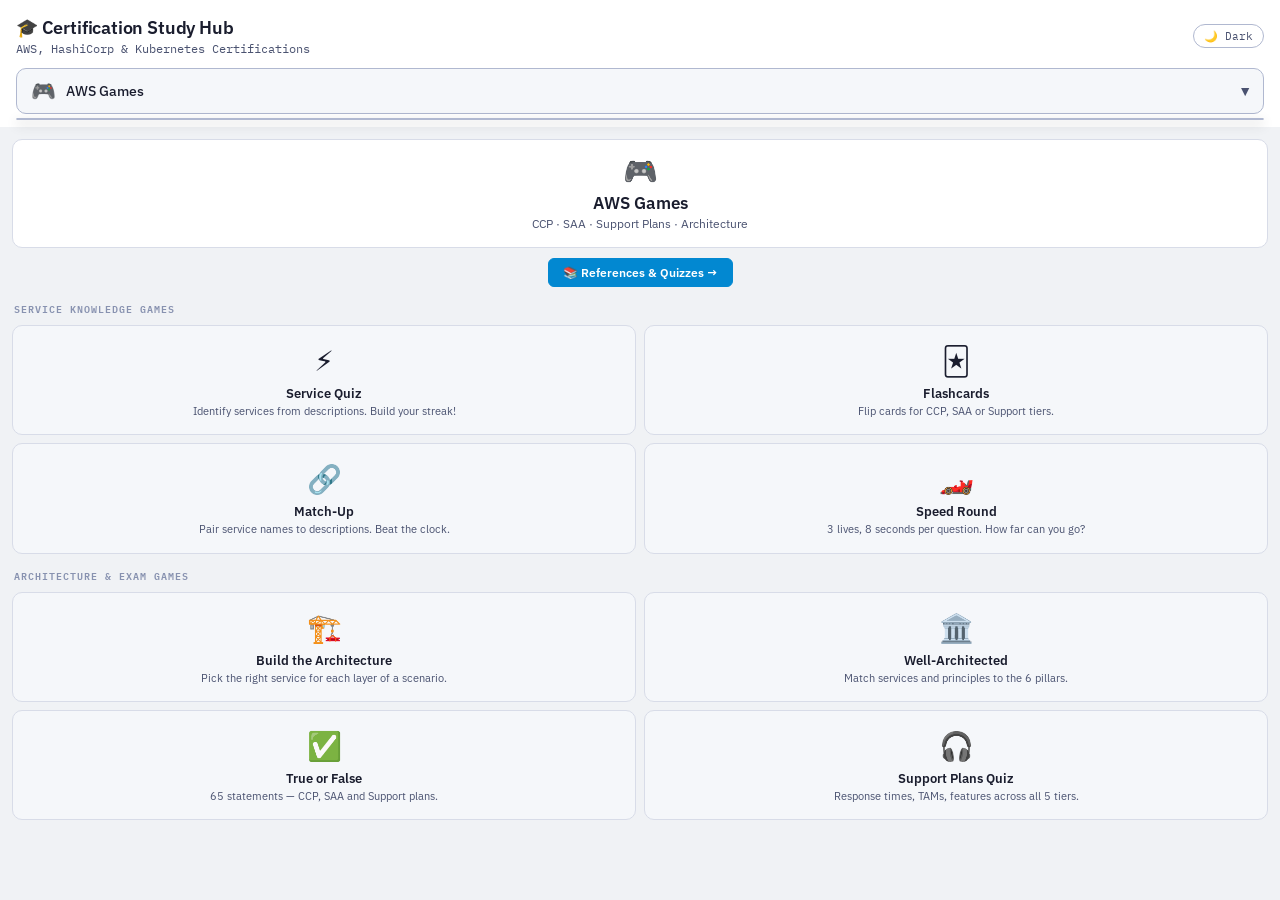
==== index.html @ 07154532 "update order" ====
<!DOCTYPE html>
<html lang="en">
<head>
<meta charset="UTF-8">
<meta name="viewport" content="width=device-width, initial-scale=1.0, maximum-scale=1.0">
<title>Certification Study Hub</title>
<link rel="stylesheet" href="css/styles.css">
</head>
<body class="light">


<div class="app-header">
  <div style="display:flex;justify-content:space-between;align-items:center;margin-bottom:12px">
    <div>
      <div class="app-title">🎓 Certification Study Hub</div>
      <div class="app-subtitle">AWS, HashiCorp & Kubernetes Certifications</div>
    </div>
    <button class="theme-toggle" onclick="toggleTheme()" id="theme-btn">🌙 Dark</button>
  </div>
  <div class="cert-selector">
    <div class="cert-dropdown" id="cert-dropdown" onclick="toggleCertDropdown()">
      <span class="cert-icon" id="selected-cert-icon">🎮</span>
      <span class="cert-name" id="selected-cert-name">AWS Games</span>
      <span class="cert-dropdown-arrow">▼</span>
    </div>
    <div class="cert-options" id="cert-options">
      <div class="cert-option selected" data-cert="game" onclick="selectCert('game')">
        <span class="cert-icon">🎮</span><span class="cert-name">AWS Games</span><span class="cert-badge">AWS</span>
      </div>
      <div class="cert-option" data-cert="ref" onclick="selectCert('ref')">
        <span class="cert-icon">📚</span><span class="cert-name">AWS References</span><span class="cert-badge">AWS</span>
      </div>
      <div class="cert-option" data-cert="ccp" onclick="selectCert('ccp')">
        <span class="cert-icon">☁️</span><span class="cert-name">AWS Cloud Practitioner</span><span class="cert-badge">AWS</span>
      </div>
      <div class="cert-option" data-cert="saa" onclick="selectCert('saa')">
        <span class="cert-icon">🏗️</span><span class="cert-name">AWS Solutions Architect</span><span class="cert-badge">AWS</span>
      </div>
      <div class="cert-option" data-cert="dva" onclick="selectCert('dva')">
        <span class="cert-icon">⚙️</span><span class="cert-name">AWS Developer Associate</span><span class="cert-badge">AWS</span>
      </div>
      <div class="cert-option" data-cert="all" onclick="selectCert('all')">
        <span class="cert-icon">🔀</span><span class="cert-name">AWS Combined Practice</span><span class="cert-badge">AWS</span>
      </div>
      <div class="cert-option" data-cert="terraform" onclick="selectCert('terraform')">
        <span class="cert-icon">🔧</span><span class="cert-name">Terraform Associate</span><span class="cert-badge">HashiCorp</span>
      </div>
      <div class="cert-option" data-cert="ckad" onclick="selectCert('ckad')">
        <span class="cert-icon">☸️</span><span class="cert-name">Kubernetes CKAD</span><span class="cert-badge">CNCF</span>
      </div>
    </div>
  </div>
</div>

<div class="exam-tabs" style="display:none" id="examTabs">
  <div class="exam-tab active-game" data-exam="game" onclick="switchExam('game')">🎮 AWS<br>Games</div>
  <div class="exam-tab" data-exam="ref" onclick="switchExam('ref')">📚 AWS<br>References</div>
  <div class="exam-tab" data-exam="ccp" onclick="switchExam('ccp')">☁️ Cloud<br>Practitioner</div>
  <div class="exam-tab" data-exam="saa" onclick="switchExam('saa')">🏗️ Solutions<br>Architect</div>
  <div class="exam-tab" data-exam="dva" onclick="switchExam('dva')">⚙️ Developer<br>Associate</div>
  <div class="exam-tab" data-exam="terraform" onclick="switchExam('terraform')">🔧 Terraform</div>
  <div class="exam-tab" data-exam="ckad" onclick="switchExam('ckad')">☸️ CKAD</div>
  <div class="exam-tab" data-exam="all" onclick="switchExam('all')">🔀 Combined<br>Practice</div>
</div>

<div class="nav" id="mainNav" style="display:none">
  <button class="nav-btn" data-nav="home" onclick="showScreen('home')">Dashboard</button>
  <button class="nav-btn" data-nav="bank" onclick="showScreen('bank')">Questions</button>
  <button class="nav-btn" data-nav="exam-config" onclick="showScreen('exam-config')">Take Exam</button>
  <button class="nav-btn" data-nav="failed" onclick="showScreen('failed')">Failed</button>
  <button class="nav-btn" data-nav="history" onclick="showScreen('history')">History</button>
</div>

<!-- HOME -->
<div id="screen-home" class="screen">
  <div class="stat-grid" id="stats-grid"></div>
  <div class="card">
    <div class="section-title">Quick start</div>
    <div class="btn-row">
      <button class="btn btn-ccp" id="quick-btn" onclick="startQuickExam()">Quick 10-Q Exam</button>
      <button class="btn btn-ghost" onclick="startFailedExam()">Practice Failed</button>
    </div>
  </div>
  <div class="card">
    <div class="section-title">Recent exams</div>
    <div id="recent-list"></div>
  </div>
  <div class="card">
    <div class="section-title">Domain coverage</div>
    <div id="domain-coverage"></div>
  </div>
</div>

<!-- BANK -->
<div id="screen-bank" class="screen">
  <div class="filter-row">
    <select id="filter-domain" onchange="renderBank()" style="flex:1;min-width:130px"></select>
    <select id="filter-status" onchange="renderBank()">
      <option value="">All</option>
      <option value="failed">Failed</option>
      <option value="passed">Passed</option>
      <option value="unseen">New</option>
    </select>
  </div>
  <div style="font-size:12px;color:var(--text3);margin-bottom:10px" id="bank-count"></div>
  <div class="card" style="padding:0;overflow:hidden">
    <div id="bank-list"></div>
  </div>
</div>

<!-- QUESTION DETAIL -->
<div id="screen-question" class="screen">
  <button class="btn btn-ghost" style="margin-bottom:12px;width:100%" onclick="goBack()">← Back</button>
  <div id="question-detail"></div>
</div>

<!-- EXAM CONFIG -->
<div id="screen-exam-config" class="screen">
  <div class="card">
    <div class="section-title">Configure exam</div>
    <div class="config-label">Number of questions</div>
    <input type="number" id="exam-count" value="20" min="5" max="200" style="width:100%">
    <div class="config-label">Domain</div>
    <select id="exam-domain" style="width:100%"></select>
    <div class="config-label">Question pool</div>
    <select id="exam-pool" style="width:100%">
      <option value="all">All questions</option>
      <option value="failed">Failed only</option>
      <option value="unseen">Unseen only</option>
    </select>
    <div style="margin-top:16px" class="btn-row">
      <button class="btn btn-ccp" id="start-exam-btn" onclick="startExam()" style="flex:1">Start Exam</button>
      <button class="btn btn-ghost" onclick="showScreen('home')">Cancel</button>
    </div>
  </div>
</div>

<!-- EXAM -->
<div id="screen-exam" class="screen">
  <div style="display:flex;justify-content:space-between;align-items:center;margin-bottom:6px">
    <div style="font-size:12px;color:var(--text2);font-family:'IBM Plex Mono',monospace" id="exam-progress-lbl"></div>
    <div style="font-size:12px;font-weight:600;font-family:'IBM Plex Mono',monospace" id="exam-score-lbl"></div>
  </div>
  <div class="progress-bar"><div class="progress-fill fill-ccp" id="exam-progress-bar"></div></div>
  <div id="exam-question-area"></div>
  <div style="margin-top:10px" id="exam-controls"></div>
</div>

<!-- RESULTS -->
<div id="screen-results" class="screen">
  <div id="results-area"></div>
</div>

<!-- FAILED -->
<div id="screen-failed" class="screen">
  <div style="display:flex;justify-content:space-between;align-items:center;margin-bottom:12px;flex-wrap:wrap;gap:8px">
    <div>
      <div style="font-size:15px;font-weight:600">Failed Questions</div>
      <div style="font-size:12px;color:var(--text2)" id="failed-subtitle"></div>
    </div>
    <button class="btn btn-ccp" id="practice-failed-btn" onclick="startFailedExam()">Practice These</button>
  </div>
  <div id="failed-list"></div>
</div>

<!-- HISTORY -->
<div id="screen-history" class="screen">
  <div style="font-size:15px;font-weight:600;margin-bottom:12px">Exam History</div>
  <div id="history-list"></div>
</div>

<!-- GAME -->
<div id="screen-game" class="screen active">
  <div id="game-area"></div>
</div>

<!-- 1. Question data (no dependencies) -->
<script src="js/data/ccp-questions.js"></script>
<script src="js/data/saa-questions.js"></script>
<script src="js/data/dva-questions.js"></script>
<script src="js/data/terraform-questions.js"></script>
<script src="js/data/ckad-questions.js"></script>

<!-- 2. Functions (define everything, run nothing) -->
<script src="js/core/exam-engine.js"></script>
<script src="js/core/games.js"></script>

<!-- 3. App config + boot (loaded LAST) -->
<script src="js/core/app.js"></script>

</body>
</html>
---- css/styles.css ----
@import url('https://fonts.googleapis.com/css2?family=IBM+Plex+Mono:wght@400;500&family=IBM+Plex+Sans:wght@400;500;600&display=swap');

/* ── COLOR VARIABLES ── */
:root {
  --bg:#0f1117;--surface:#181c27;--surface2:#1e2335;--surface3:#252b40;
  --border:#2a3050;--border2:#3a4470;
  --text:#e8eaf6;--text2:#8892b0;--text3:#4a5580;
  --ccp:#ff9900;--ccp-dim:#3d2700;--ccp-mid:#7a4800;
  --saa:#00bcd4;--saa-dim:#002a30;--saa-mid:#00606e;
  --dva:#7c4dff;--dva-dim:#1a0a40;--dva-mid:#4a2ab0;
  --terraform:#7B42BC;--terraform-dim:#1a0a2a;--terraform-mid:#5a3290;
  --ckad:#326CE5;--ckad-dim:#071540;--ckad-mid:#1a3d9e;
  --all:#4caf50;--all-dim:#0a2010;--all-mid:#266028;
  --game:#e91e8c;--game-dim:#2a0518;--game-mid:#8a1055;
  --ref:#0288d1;--ref-dim:#001a2a;--ref-mid:#015f8a;
  --pass:#4caf50;--pass-dim:#0a2010;
  --fail:#f44336;--fail-dim:#2a0a08;
  --radius:10px;--radius-sm:6px;
  font-size:16px;
}

body.light {
  --bg:#f0f2f5;--surface:#ffffff;--surface2:#f5f7fa;--surface3:#eaecf0;
  --border:#d8dce8;--border2:#b0b8d0;
  --text:#1a1d2e;--text2:#4a5270;--text3:#8892b0;
  --ccp-dim:#fff3e0;--ccp-mid:#e65c00;
  --saa-dim:#e0f7fa;--saa-mid:#006080;
  --dva-dim:#ede7f6;--dva-mid:#4527a0;
  --terraform-dim:#f3e5f5;--terraform-mid:#4a148c;
  --ckad-dim:#e8eeff;--ckad-mid:#1a3d9e;
  --all-dim:#e8f5e9;--all-mid:#1b5e20;
  --game-dim:#fce4ec;--game-mid:#880e4f;
  --ref-dim:#e1f5fe;--ref-mid:#0277bd;
  --pass-dim:#e8f5e9;
  --fail-dim:#ffebee;
}

/* ── BASE STYLES ── */
* {
  box-sizing:border-box;
  margin:0;
  padding:0;
  -webkit-tap-highlight-color:transparent;
}

body {
  font-family:'IBM Plex Sans',system-ui,sans-serif;
  background:var(--bg);
  color:var(--text);
  min-height:100vh;
  overscroll-behavior:none;
}

h1,h2,h3 {
  font-weight:600;
}

/* ── THEME TOGGLE ── */
.theme-toggle {
  background:none;
  border:1px solid var(--border2);
  border-radius:20px;
  padding:4px 10px;
  font-size:11px;
  color:var(--text2);
  cursor:pointer;
  font-family:'IBM Plex Mono',monospace;
  display:flex;
  align-items:center;
  gap:5px;
  transition:all .2s;
}
.theme-toggle:active {
  transform:scale(.95);
}

/* ── CERTIFICATION DROPDOWN ── */
.cert-selector {
  position:relative;
  margin-bottom:12px;
}

.cert-dropdown {
  width:100%;
  padding:12px 36px 12px 14px;
  background:var(--surface2);
  border:1px solid var(--border2);
  border-radius:var(--radius);
  color:var(--text);
  font-size:14px;
  font-weight:500;
  cursor:pointer;
  display:flex;
  align-items:center;
  gap:10px;
  transition:all .2s;
  font-family:'IBM Plex Sans',sans-serif;
}

.cert-dropdown:hover {
  border-color:var(--border2);
  background:var(--surface3);
}

.cert-dropdown-arrow {
  position:absolute;
  right:12px;
  top:50%;
  transform:translateY(-50%);
  pointer-events:none;
  color:var(--text2);
  transition:transform .2s;
}

.cert-dropdown.open .cert-dropdown-arrow {
  transform:translateY(-50%) rotate(180deg);
}

.cert-options {
  position:absolute;
  top:calc(100% + 4px);
  left:0;
  right:0;
  background:var(--surface);
  border:1px solid var(--border2);
  border-radius:var(--radius);
  box-shadow:0 4px 12px rgba(0,0,0,.3);
  z-index:1000;
  max-height:0;
  overflow:hidden;
  transition:max-height .3s;
}

.cert-options.open {
  max-height:400px;
  overflow-y:auto;
}

.cert-option {
  padding:12px 14px;
  cursor:pointer;
  transition:all .15s;
  display:flex;
  align-items:center;
  gap:10px;
  border-bottom:1px solid var(--border);
}

.cert-option:last-child {
  border-bottom:none;
}

.cert-option:hover {
  background:var(--surface2);
}

.cert-option.selected {
  background:var(--surface3);
  font-weight:600;
}

.cert-icon {
  font-size:20px;
  line-height:1;
}

.cert-name {
  flex:1;
  font-size:14px;
}

.cert-badge {
  font-size:10px;
  padding:2px 6px;
  border-radius:4px;
  background:var(--surface3);
  color:var(--text2);
  font-family:'IBM Plex Mono',monospace;
}

/* ── EXAM TABS ── */
.exam-tabs {
  display:flex;
  border-bottom:1px solid var(--border);
  overflow-x:auto;
  scrollbar-width:none;
  background:var(--surface);
  position:sticky;
  top:0;
  z-index:100;
}

.exam-tabs::-webkit-scrollbar {
  display:none;
}

.exam-tab {
  flex:1;
  min-width:72px;
  padding:12px 8px 10px;
  font-size:12px;
  font-weight:500;
  text-align:center;
  cursor:pointer;
  border-bottom:2px solid transparent;
  color:var(--text2);
  transition:all .2s;
  white-space:nowrap;
  letter-spacing:.02em;
  font-family:'IBM Plex Mono',monospace;
}

.exam-tab.active-ccp {color:var(--ccp);border-color:var(--ccp)}
.exam-tab.active-saa {color:var(--saa);border-color:var(--saa)}
.exam-tab.active-dva {color:var(--dva);border-color:var(--dva)}
.exam-tab.active-terraform {color:var(--terraform);border-color:var(--terraform)}
.exam-tab.active-ckad {color:var(--ckad);border-color:var(--ckad)}
.exam-tab.active-all {color:var(--all);border-color:var(--all)}
.exam-tab.active-game {color:var(--game);border-color:var(--game)}
.exam-tab.active-ref {color:var(--ref);border-color:var(--ref)}

/* ── APP HEADER ── */
.app-header {
  padding:16px 16px 1px;
  background:var(--surface);
}

.app-title {
  font-size:18px;
  font-weight:600;
  letter-spacing:-.01em;
}

.app-subtitle {
  font-size:12px;
  color:var(--text2);
  margin-top:2px;
  font-family:'IBM Plex Mono',monospace;
}

/* ── NAV ── */
.nav {
  display:flex;
  gap:4px;
  padding:10px 12px;
  background:var(--surface2);
  border-bottom:1px solid var(--border);
  overflow-x:auto;
  scrollbar-width:none;
}

.nav::-webkit-scrollbar {
  display:none;
}

.nav-btn {
  padding:6px 12px;
  border:1px solid var(--border2);
  border-radius:var(--radius-sm);
  background:transparent;
  cursor:pointer;
  font-size:12px;
  color:var(--text2);
  white-space:nowrap;
  transition:all .15s;
  font-family:'IBM Plex Sans',sans-serif;
}

.nav-btn:active {
  transform:scale(.96);
}

.nav-btn.active {
  color:var(--text);
  border-color:currentColor;
  background:var(--surface3);
}

.nav-btn.active.ccp {color:var(--ccp)}
.nav-btn.active.saa {color:var(--saa)}
.nav-btn.active.dva {color:var(--dva)}
.nav-btn.active.terraform {color:var(--terraform)}
.nav-btn.active.ckad {color:var(--ckad)}
.nav-btn.active.all {color:var(--all)}
.nav-btn.active.game {color:var(--game)}

/* ── CONTENT ── */
.content {
  padding:0;
}

.screen {
  display:none;
  padding:12px;
}

.screen.active {
  display:block;
}

/* ── CARDS ── */
.card {
  background:var(--surface);
  border:1px solid var(--border);
  border-radius:var(--radius);
  padding:14px;
  margin-bottom:10px;
}

/* ── BADGES ── */
.badge {
  display:inline-block;
  font-size:10px;
  padding:2px 7px;
  border-radius:4px;
  font-weight:500;
  font-family:'IBM Plex Mono',monospace;
  letter-spacing:.03em;
}

.b-ccp {background:var(--ccp-dim);color:var(--ccp);border:1px solid var(--ccp-mid)}
.b-saa {background:var(--saa-dim);color:var(--saa);border:1px solid var(--saa-mid)}
.b-dva {background:var(--dva-dim);color:var(--dva);border:1px solid var(--dva-mid)}
.b-terraform {background:var(--terraform-dim);color:var(--terraform);border:1px solid var(--terraform-mid)}
.b-ckad {background:var(--ckad-dim);color:var(--ckad);border:1px solid var(--ckad-mid)}
.b-all {background:var(--all-dim);color:var(--all);border:1px solid var(--all-mid)}
.b-game {background:var(--game-dim);color:var(--game);border:1px solid var(--game-mid)}
.b-pass {background:var(--pass-dim);color:var(--pass)}
.b-fail {background:var(--fail-dim);color:var(--fail)}
.b-neutral {background:var(--surface3);color:var(--text2)}

/* ── QUESTION CARD ── */
.q-card {
  background:var(--surface);
  border:1px solid var(--border);
  border-radius:var(--radius);
  padding:16px;
  margin-bottom:10px;
}

.q-text {
  font-size:15px;
  font-weight:500;
  line-height:1.5;
  margin-bottom:12px;
}

.option {
  display:block;
  width:100%;
  padding:12px 14px;
  border:1px solid var(--border);
  border-radius:var(--radius-sm);
  cursor:pointer;
  margin-bottom:8px;
  font-size:14px;
  line-height:1.4;
  transition:all .15s;
  background:var(--surface2);
  color:var(--text);
  text-align:left;
  -webkit-user-select:none;
  user-select:none;
  display:flex;
  align-items:center;
  gap:8px;
}

.option-letter {
  font-weight:600;
  min-width:18px;
  font-family:'IBM Plex Mono',monospace;
  font-size:13px;
}

.option:active:not(.disabled) {
  transform:scale(.99);
}

.option.correct {
  border-color:var(--pass);
  background:var(--pass-dim);
  color:#4caf50;
}

.option.wrong {
  border-color:var(--fail);
  background:var(--fail-dim);
  color:#f44336;
}

.option.disabled {
  cursor:default;
}

.explanation {
  background:var(--surface2);
  border-left:3px solid var(--all);
  padding:10px 12px;
  border-radius:var(--radius-sm);
  font-size:13px;
  line-height:1.5;
  color:var(--text2);
}

/* ── BUTTONS ── */
.btn {
  padding:10px 18px;
  border:1px solid var(--border2);
  border-radius:var(--radius-sm);
  background:transparent;
  cursor:pointer;
  font-size:14px;
  color:var(--text2);
  transition:all .15s;
  font-family:'IBM Plex Sans',sans-serif;
  -webkit-user-select:none;
  user-select:none;
}

.btn:active {
  transform:scale(.97);
}

.btn-ccp {background:var(--ccp);color:#000;border-color:var(--ccp);font-weight:600}
.btn-saa {background:var(--saa);color:#000;border-color:var(--saa);font-weight:600}
.btn-dva {background:var(--dva);color:#fff;border-color:var(--dva);font-weight:600}
.btn-terraform {background:var(--terraform);color:#fff;border-color:var(--terraform);font-weight:600}
.btn-ckad {background:var(--ckad);color:#fff;border-color:var(--ckad);font-weight:600}
.btn-all {background:var(--all);color:#000;border-color:var(--all);font-weight:600}
.btn-game {background:var(--game);color:#fff;border-color:var(--game);font-weight:600}
.btn-ref {background:var(--ref);color:#fff;border-color:var(--ref);font-weight:600}
.btn-ghost {background:var(--surface2)}
.btn-ghost:active {background:var(--surface3)}
.btn-row {display:flex;gap:8px;flex-wrap:wrap}

/* ── PROGRESS BAR ── */
.progress-bar {
  height:4px;
  background:var(--surface3);
  border-radius:2px;
  overflow:hidden;
  margin-bottom:12px;
}

.progress-fill {
  height:100%;
  transition:width .3s;
}

.fill-ccp {background:var(--ccp)}
.fill-saa {background:var(--saa)}
.fill-dva {background:var(--dva)}
.fill-terraform {background:var(--terraform)}
.fill-ckad {background:var(--ckad)}
.fill-all {background:var(--all)}
.fill-game {background:var(--game)}
.fill-ref {background:var(--ref)}

/* ── STATS GRID ── */
.stat-grid {
  display:grid;
  grid-template-columns:repeat(2,1fr);
  gap:8px;
  margin-bottom:12px;
}

.stat {
  background:var(--surface2);
  border:1px solid var(--border);
  border-radius:var(--radius-sm);
  padding:12px;
  text-align:center;
}

.stat-val {
  font-size:24px;
  font-weight:600;
  font-family:'IBM Plex Mono',monospace;
}

.stat-lbl {
  font-size:11px;
  color:var(--text2);
  margin-top:3px;
  letter-spacing:.04em;
  text-transform:uppercase;
}

/* ── FILTERS ── */
.filter-row {
  display:flex;
  gap:8px;
  flex-wrap:wrap;
  margin-bottom:12px;
  align-items:center;
}

select, input[type=number] {
  padding:8px 10px;
  border:1px solid var(--border2);
  border-radius:var(--radius-sm);
  background:var(--surface2);
  font-size:13px;
  color:var(--text);
  font-family:'IBM Plex Sans',sans-serif;
  -webkit-appearance:none;
  appearance:none;
}

select {
  padding-right:28px;
  background-image:url("data:image/svg+xml,%3Csvg xmlns='http://www.w3.org/2000/svg' width='12' height='8' viewBox='0 0 12 8'%3E%3Cpath d='M1 1l5 5 5-5' stroke='%238892b0' stroke-width='1.5' fill='none' stroke-linecap='round'/%3E%3C/svg%3E");
  background-repeat:no-repeat;
  background-position:right 8px center;
}

/* ── LIST ITEMS ── */
.q-list-item {
  display:flex;
  align-items:flex-start;
  gap:10px;
  padding:12px;
  border-bottom:1px solid var(--border);
  cursor:pointer;
  -webkit-user-select:none;
  user-select:none;
}

.q-list-item:active {
  background:var(--surface3);
}

.q-list-item:last-child {
  border-bottom:none;
}

.q-list-text {
  font-size:13px;
  font-weight:500;
  margin-bottom:5px;
  line-height:1.4;
  color:var(--text);
}

/* ── SECTION TITLE ── */
.section-title {
  font-size:10px;
  font-weight:600;
  letter-spacing:.1em;
  text-transform:uppercase;
  color:var(--text3);
  margin-bottom:8px;
  font-family:'IBM Plex Mono',monospace;
}

/* ── DOMAIN BAR ── */
.domain-row {
  margin-bottom:12px;
}

.domain-top {
  display:flex;
  justify-content:space-between;
  font-size:12px;
  margin-bottom:5px;
}

.domain-name {
  color:var(--text2);
}

.domain-stat {
  color:var(--text3);
}

/* ── RESULT CARD ── */
.result-row {
  display:flex;
  justify-content:space-between;
  align-items:center;
  padding:9px 0;
  border-bottom:1px solid var(--border);
  font-size:13px;
}

.result-row:last-child {
  border-bottom:none;
}

/* ── SCORE BIG ── */
.score-big {
  text-align:center;
  padding:24px 0 16px;
}

.score-num {
  font-size:52px;
  font-weight:600;
  font-family:'IBM Plex Mono',monospace;
  line-height:1;
}

.score-label {
  font-size:13px;
  color:var(--text2);
  margin-top:6px;
}

.score-pill {
  display:inline-block;
  padding:4px 16px;
  border-radius:20px;
  font-size:13px;
  font-weight:600;
  margin-top:10px;
  font-family:'IBM Plex Mono',monospace;
}

/* ── EMPTY STATE ── */
.empty {
  text-align:center;
  padding:40px 20px;
  color:var(--text3);
  font-size:13px;
  line-height:1.7;
}

.empty-icon {
  font-size:32px;
  margin-bottom:10px;
  opacity:.5;
}

/* ── FAIL COUNT ── */
.fail-count {
  font-size:11px;
  font-weight:600;
  color:var(--fail);
  background:var(--fail-dim);
  padding:2px 8px;
  border-radius:4px;
  font-family:'IBM Plex Mono',monospace;
  white-space:nowrap;
}

/* ── EXAM CONFIG ── */
.config-label {
  font-size:12px;
  color:var(--text2);
  margin-bottom:5px;
  margin-top:14px;
  letter-spacing:.03em;
}

.config-label:first-child {
  margin-top:0;
}

/* ── GAME UI ── */
.game-card {
  background:var(--surface);
  border:1px solid var(--border);
  border-radius:var(--radius);
  padding:20px;
  margin-bottom:10px;
  text-align:center;
}

.game-icon {
  font-size:48px;
  margin-bottom:8px;
  line-height:1;
}

.game-service-name {
  font-size:22px;
  font-weight:600;
  margin-bottom:6px;
}

.game-score-row {
  display:flex;
  gap:8px;
  justify-content:center;
  flex-wrap:wrap;
  margin-bottom:14px;
}

.game-score-pill {
  padding:4px 14px;
  border-radius:20px;
  font-size:12px;
  font-weight:600;
  font-family:'IBM Plex Mono',monospace;
}

.game-opt {
  display:block;
  width:100%;
  padding:12px 14px;
  border:1px solid var(--border);
  border-radius:var(--radius-sm);
  cursor:pointer;
  margin-bottom:8px;
  font-size:14px;
  line-height:1.4;
  transition:all .15s;
  background:var(--surface2);
  color:var(--text);
  text-align:left;
  -webkit-user-select:none;
  user-select:none;
}

.game-opt:active:not(.gd) {
  transform:scale(.99);
}

.game-opt.g-correct {
  border-color:var(--pass);
  background:var(--pass-dim);
  color:#4caf50;
}

.game-opt.g-wrong {
  border-color:var(--fail);
  background:var(--fail-dim);
  color:#f44336;
}

.game-opt.gd {
  cursor:default;
}

.game-streak {
  font-size:13px;
  color:var(--text2);
  margin-top:6px;
}

.game-mode-btn {
  display:flex;
  flex-direction:column;
  align-items:center;
  padding:16px 10px;
  border:1px solid var(--border);
  border-radius:var(--radius);
  cursor:pointer;
  background:var(--surface2);
  transition:all .15s;
  -webkit-user-select:none;
  user-select:none;
}

.game-mode-btn:active {
  transform:scale(.97);
}

.game-mode-btn .gm-icon {
  font-size:28px;
  margin-bottom:6px;
}

.game-mode-btn .gm-name {
  font-size:13px;
  font-weight:600;
  margin-bottom:2px;
}

.game-mode-btn .gm-desc {
  font-size:11px;
  color:var(--text2);
  text-align:center;
  line-height:1.3;
}

/* ── FLIP CARDS ── */
.flip-card {
  perspective:600px;
  cursor:pointer;
  margin-bottom:10px;
}

.flip-inner {
  position:relative;
  width:100%;
  transition:transform .45s;
  transform-style:preserve-3d;
}

.flip-card.flipped .flip-inner {
  transform:rotateY(180deg);
}

.flip-front, .flip-back {
  backface-visibility:hidden;
  -webkit-backface-visibility:hidden;
  background:var(--surface);
  border:1px solid var(--border);
  border-radius:var(--radius);
  padding:24px 18px;
  min-height:130px;
  display:flex;
  align-items:center;
  justify-content:center;
  flex-direction:column;
}

.flip-back {
  position:absolute;
  top:0;
  left:0;
  width:100%;
  transform:rotateY(180deg);
  background:var(--surface2);
}

.flip-hint {
  font-size:11px;
  color:var(--text3);
  margin-top:10px;
  font-family:'IBM Plex Mono',monospace;
}

/* ── MATCH GAME ── */
.match-grid {
  display:grid;
  grid-template-columns:1fr 1fr;
  gap:8px;
}

.match-tile {
  padding:10px 8px;
  border:1px solid var(--border2);
  border-radius:var(--radius-sm);
  cursor:pointer;
  font-size:12px;
  text-align:center;
  line-height:1.35;
  transition:all .15s;
  background:var(--surface2);
  color:var(--text);
  min-height:54px;
  display:flex;
  align-items:center;
  justify-content:center;
  -webkit-user-select:none;
  user-select:none;
}

.match-tile:active:not(.matched):not(.mt-wrong) {
  transform:scale(.97);
}

.match-tile.mt-sel {
  border-color:var(--game);
  background:var(--game-dim);
  color:var(--game);
}

.match-tile.matched {
  border-color:var(--pass);
  background:var(--pass-dim);
  color:var(--pass);
  opacity:.6;
  cursor:default;
}

.match-tile.mt-wrong {
  border-color:var(--fail);
  background:var(--fail-dim);
  animation:shake .3s;
}

@keyframes shake {
  0%, 100% {transform:translateX(0)}
  25% {transform:translateX(-5px)}
  75% {transform:translateX(5px)}
}

/* ── TAG ROW ── */
.chevron {
  color:var(--text3);
  font-size:16px;
  padding-left:6px;
  flex-shrink:0;
  padding-top:1px;
}

.tag-row {
  display:flex;
  gap:4px;
  flex-wrap:wrap;
  margin-top:5px;
}

/* ── MOBILE RESPONSIVE ── */
@media(max-width:400px) {
  .app-title {
    font-size:16px;
  }
  .stat-val {
    font-size:20px;
  }
  .q-text {
    font-size:14px;
  }
  .option {
    font-size:13px;
    padding:10px;
  }
}
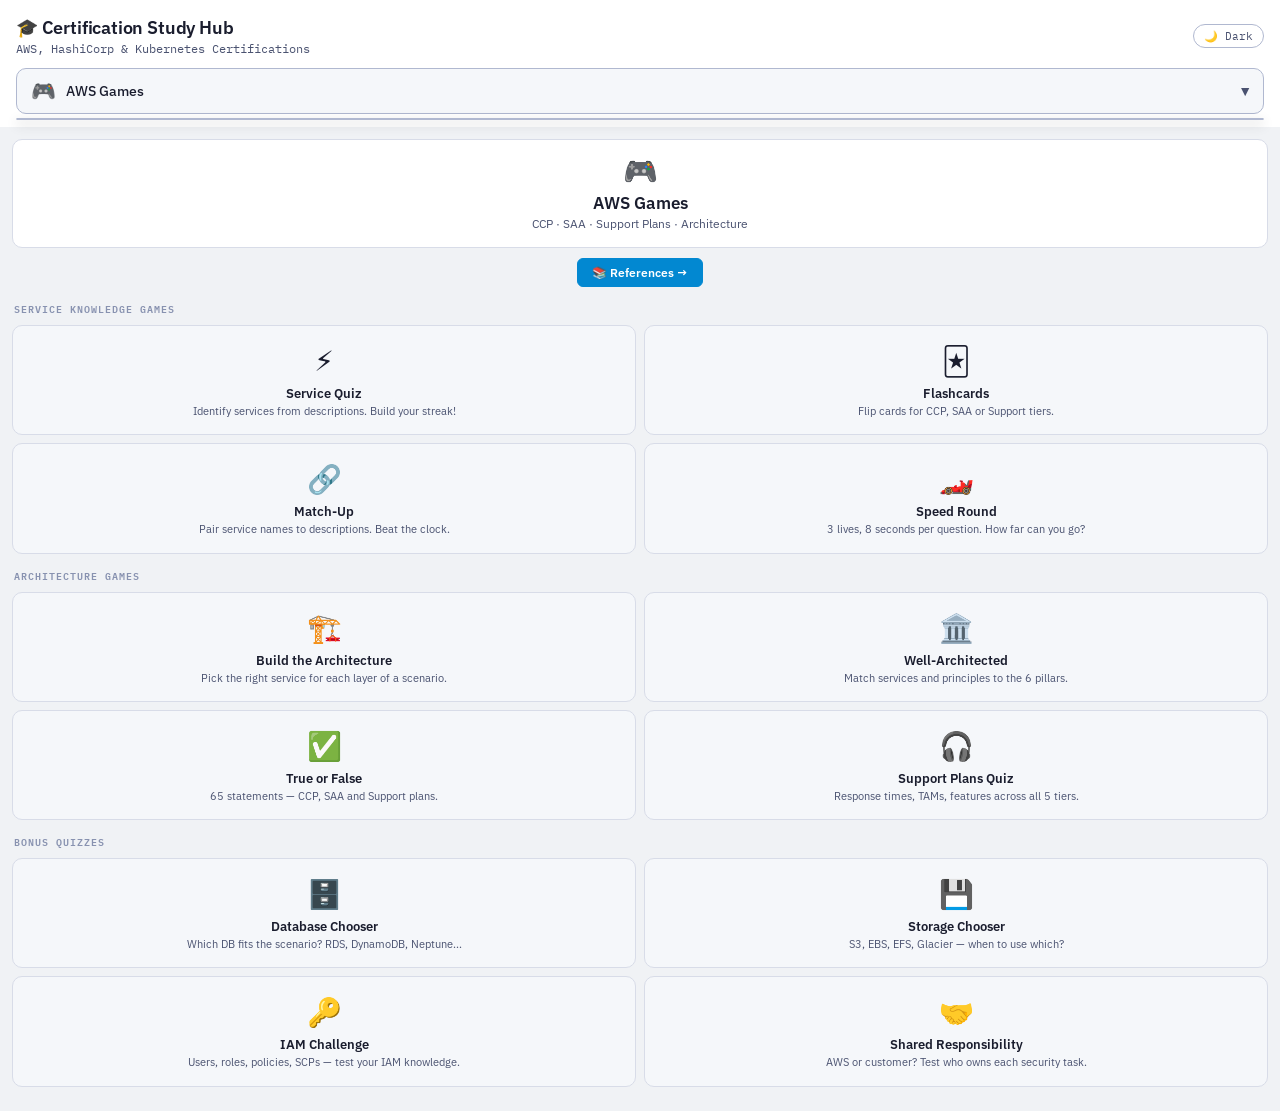
==== commit d47189c5: "icon support" ====
--- a/index.html
+++ b/index.html
@@ -24,29 +24,39 @@
       <span class="cert-dropdown-arrow">▼</span>
     </div>
     <div class="cert-options" id="cert-options">
+      <!-- Games Section -->
       <div class="cert-option selected" data-cert="game" onclick="selectCert('game')">
         <span class="cert-icon">🎮</span><span class="cert-name">AWS Games</span><span class="cert-badge">AWS</span>
       </div>
       <div class="cert-option" data-cert="ref" onclick="selectCert('ref')">
         <span class="cert-icon">📚</span><span class="cert-name">AWS References</span><span class="cert-badge">AWS</span>
       </div>
+      <div class="cert-option" data-cert="tf-games" onclick="selectCert('tf-games')">
+        <span class="cert-icon">⚡</span><span class="cert-name">Terraform Games</span><span class="cert-badge">HashiCorp</span>
+      </div>
+      <div class="cert-option" data-cert="k8s-games" onclick="selectCert('k8s-games')">
+        <span class="cert-icon">🎪</span><span class="cert-name">Kubernetes Games</span><span class="cert-badge">CNCF</span>
+      </div>
+
+      <!-- Certifications Section -->
       <div class="cert-option" data-cert="ccp" onclick="selectCert('ccp')">
-        <span class="cert-icon">☁️</span><span class="cert-name">AWS Cloud Practitioner</span><span class="cert-badge">AWS</span>
+        <span class="cert-icon">☁️</span><span class="cert-name">AWS Cloud Practitioner | CLF-C02</span><span class="cert-badge">AWS</span>
       </div>
       <div class="cert-option" data-cert="saa" onclick="selectCert('saa')">
-        <span class="cert-icon">🏗️</span><span class="cert-name">AWS Solutions Architect</span><span class="cert-badge">AWS</span>
+        <span class="cert-icon">🏗️</span><span class="cert-name">AWS Solutions Architect | SAA-C03</span><span class="cert-badge">AWS</span>
       </div>
       <div class="cert-option" data-cert="dva" onclick="selectCert('dva')">
-        <span class="cert-icon">⚙️</span><span class="cert-name">AWS Developer Associate</span><span class="cert-badge">AWS</span>
+        <span class="cert-icon">⚙️</span><span class="cert-name">AWS Developer Associate | DVA-C02</span><span class="cert-badge">AWS</span>
+      </div>
+
+      <div class="cert-option" data-cert="terraform" onclick="selectCert('terraform')">
+        <span class="cert-icon">🔧</span><span class="cert-name">Terraform Associate | TA-003</span><span class="cert-badge">HashiCorp</span>
+      </div>
+      <div class="cert-option" data-cert="ckad" onclick="selectCert('ckad')">
+        <span class="cert-icon">☸️</span><span class="cert-name">Kubernetes Application Developer | CKAD</span><span class="cert-badge">CNCF</span>
       </div>
       <div class="cert-option" data-cert="all" onclick="selectCert('all')">
-        <span class="cert-icon">🔀</span><span class="cert-name">AWS Combined Practice</span><span class="cert-badge">AWS</span>
-      </div>
-      <div class="cert-option" data-cert="terraform" onclick="selectCert('terraform')">
-        <span class="cert-icon">🔧</span><span class="cert-name">Terraform Associate</span><span class="cert-badge">HashiCorp</span>
-      </div>
-      <div class="cert-option" data-cert="ckad" onclick="selectCert('ckad')">
-        <span class="cert-icon">☸️</span><span class="cert-name">Kubernetes CKAD</span><span class="cert-badge">CNCF</span>
+        <span class="cert-icon">🔀</span><span class="cert-name">AWS Combined Practice Questions | ALL</span><span class="cert-badge">AWS</span>
       </div>
     </div>
   </div>
@@ -58,7 +68,9 @@
   <div class="exam-tab" data-exam="ccp" onclick="switchExam('ccp')">☁️ Cloud<br>Practitioner</div>
   <div class="exam-tab" data-exam="saa" onclick="switchExam('saa')">🏗️ Solutions<br>Architect</div>
   <div class="exam-tab" data-exam="dva" onclick="switchExam('dva')">⚙️ Developer<br>Associate</div>
+  <div class="exam-tab" data-exam="tf-games" onclick="switchExam('tf-games')">⚡ Terraform<br>Games</div>
   <div class="exam-tab" data-exam="terraform" onclick="switchExam('terraform')">🔧 Terraform</div>
+  <div class="exam-tab" data-exam="k8s-games" onclick="switchExam('k8s-games')">🎪 K8s<br>Games</div>
   <div class="exam-tab" data-exam="ckad" onclick="switchExam('ckad')">☸️ CKAD</div>
   <div class="exam-tab" data-exam="all" onclick="switchExam('all')">🔀 Combined<br>Practice</div>
 </div>
@@ -184,6 +196,7 @@
 <!-- 2. Functions (define everything, run nothing) -->
 <script src="js/core/exam-engine.js"></script>
 <script src="js/core/games.js"></script>
+<script src="js/core/games-terraform-k8s.js"></script>
 
 <!-- 3. App config + boot (loaded LAST) -->
 <script src="js/core/app.js"></script>
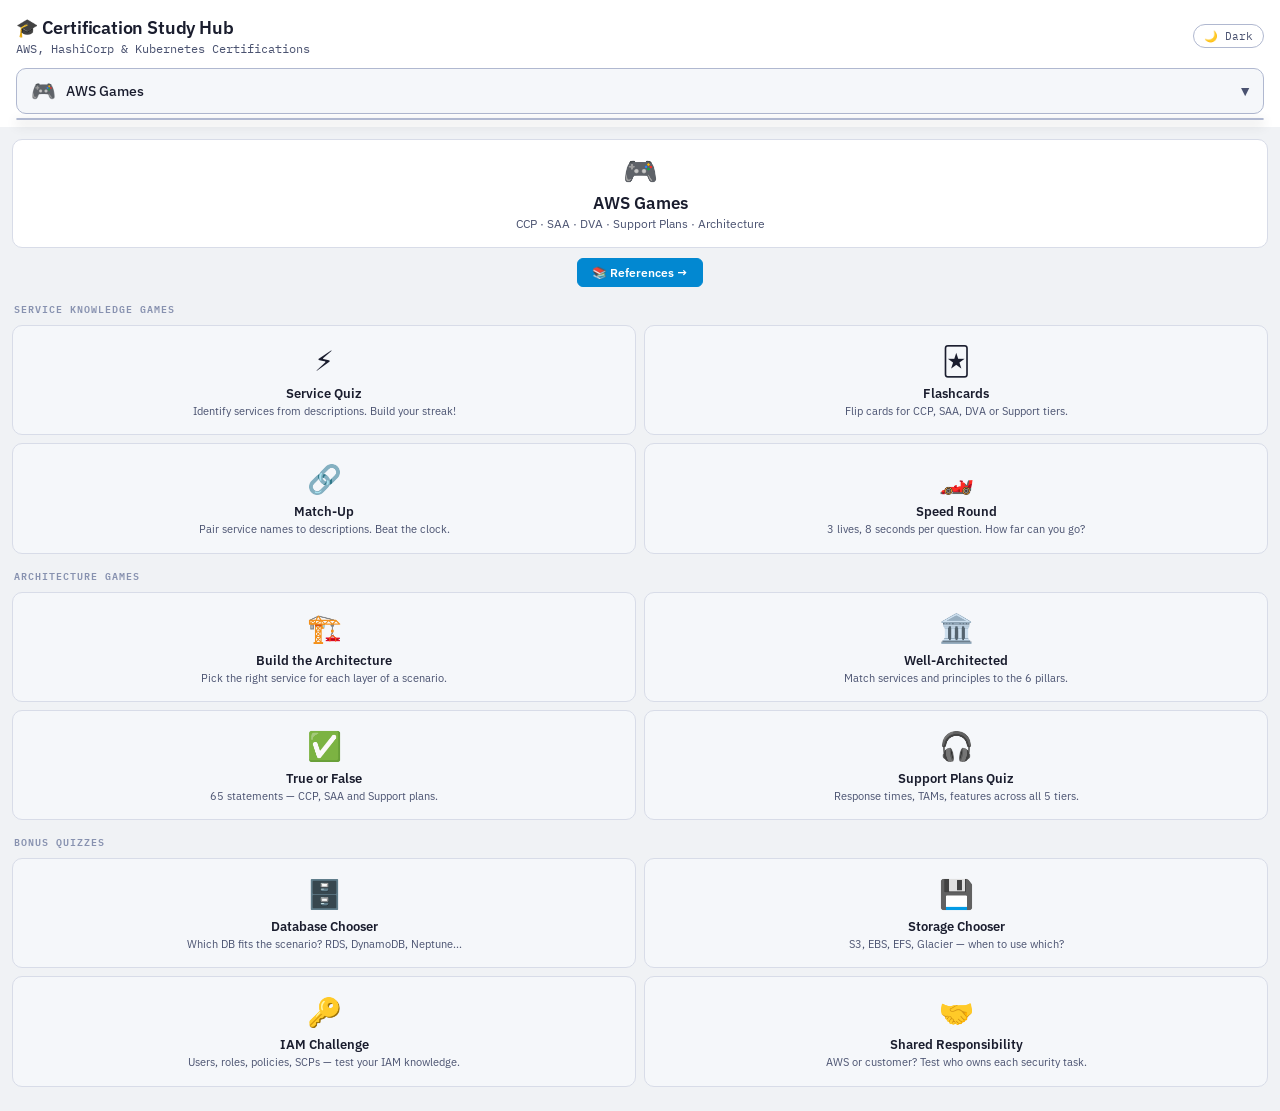
==== commit f7f0039e: "hard questions cp" ====
--- a/index.html
+++ b/index.html
@@ -107,6 +107,11 @@
 <div id="screen-bank" class="screen">
   <div class="filter-row">
     <select id="filter-domain" onchange="renderBank()" style="flex:1;min-width:130px"></select>
+    <select id="filter-difficulty" onchange="renderBank()">
+      <option value="">All levels</option>
+      <option value="easy">Easy</option>
+      <option value="hard">Hard</option>
+    </select>
     <select id="filter-status" onchange="renderBank()">
       <option value="">All</option>
       <option value="failed">Failed</option>
@@ -134,6 +139,12 @@
     <input type="number" id="exam-count" value="20" min="5" max="200" style="width:100%">
     <div class="config-label">Domain</div>
     <select id="exam-domain" style="width:100%"></select>
+    <div class="config-label">Difficulty</div>
+    <select id="exam-difficulty" style="width:100%">
+      <option value="all">All levels</option>
+      <option value="easy">Easy only</option>
+      <option value="hard">Hard (exam-style) only</option>
+    </select>
     <div class="config-label">Question pool</div>
     <select id="exam-pool" style="width:100%">
       <option value="all">All questions</option>
--- a/css/styles.css
+++ b/css/styles.css
@@ -328,6 +328,10 @@
 .b-pass {background:var(--pass-dim);color:var(--pass)}
 .b-fail {background:var(--fail-dim);color:var(--fail)}
 .b-neutral {background:var(--surface3);color:var(--text2)}
+.b-easy {background:#e8f5e9;color:#2e7d32;border:1px solid #a5d6a7}
+.b-hard {background:#fce4ec;color:#c62828;border:1px solid #ef9a9a}
+body:not(.light) .b-easy {background:#1b3a1f;color:#81c784;border-color:#2e5c33}
+body:not(.light) .b-hard {background:#3e1a1a;color:#ef9a9a;border-color:#7c2d2d}
 
 /* ── QUESTION CARD ── */
 .q-card {
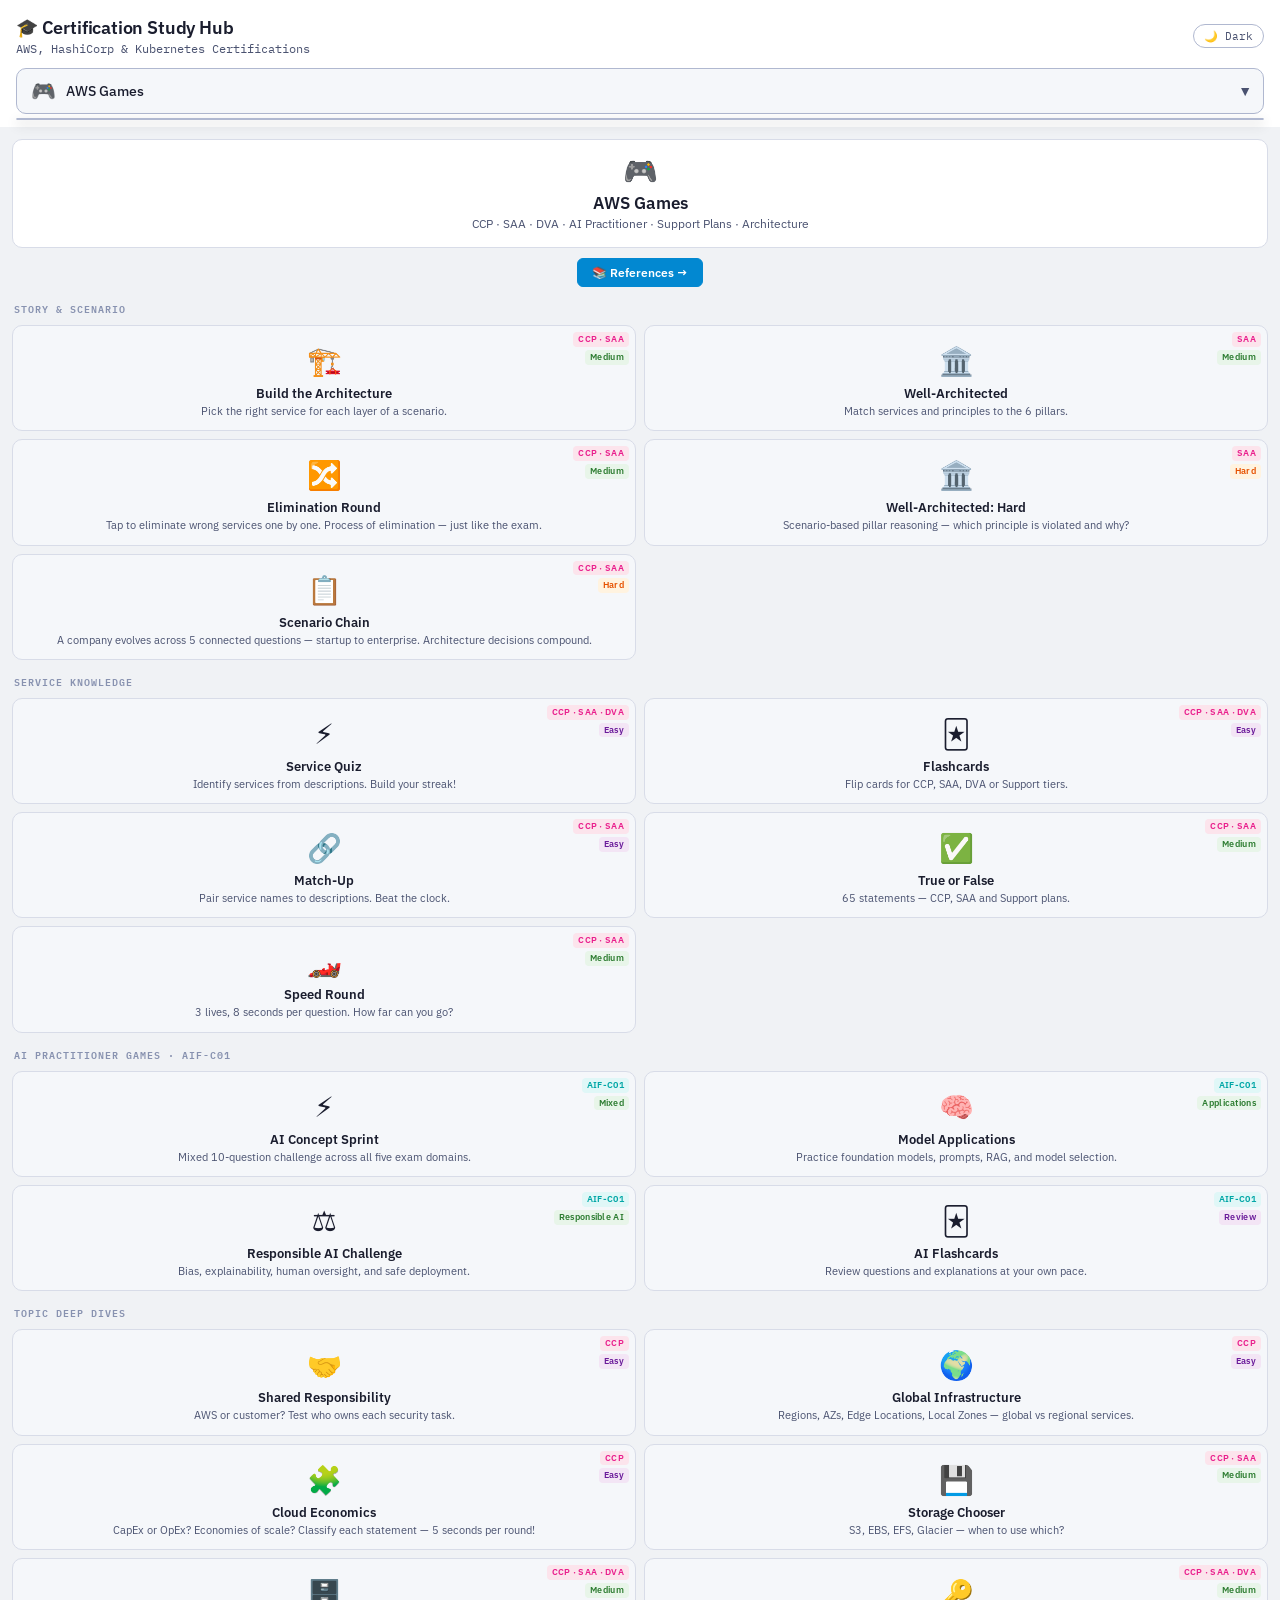
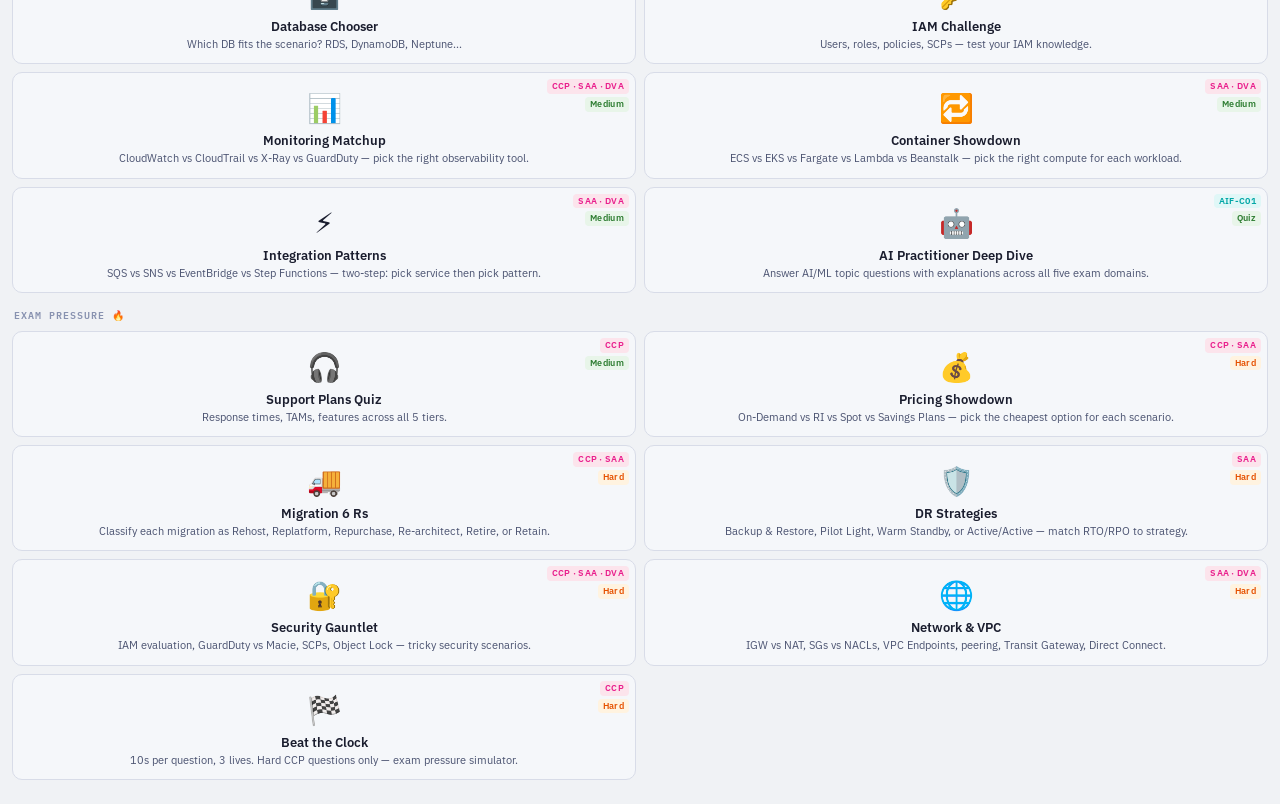
==== commit 109bebeb: "aws ai practitioner" ====
--- a/index.html
+++ b/index.html
@@ -48,6 +48,9 @@
       <div class="cert-option" data-cert="dva" onclick="selectCert('dva')">
         <span class="cert-icon">⚙️</span><span class="cert-name">AWS Developer Associate | DVA-C02</span><span class="cert-badge">AWS</span>
       </div>
+      <div class="cert-option" data-cert="ai" onclick="selectCert('ai')">
+        <span class="cert-icon">🤖</span><span class="cert-name">AWS AI Practitioner | AIF-C01</span><span class="cert-badge">AWS</span>
+      </div>
 
       <div class="cert-option" data-cert="terraform" onclick="selectCert('terraform')">
         <span class="cert-icon">🔧</span><span class="cert-name">Terraform Associate | TA-003</span><span class="cert-badge">HashiCorp</span>
@@ -68,6 +71,7 @@
   <div class="exam-tab" data-exam="ccp" onclick="switchExam('ccp')">☁️ Cloud<br>Practitioner</div>
   <div class="exam-tab" data-exam="saa" onclick="switchExam('saa')">🏗️ Solutions<br>Architect</div>
   <div class="exam-tab" data-exam="dva" onclick="switchExam('dva')">⚙️ Developer<br>Associate</div>
+  <div class="exam-tab" data-exam="ai" onclick="switchExam('ai')">🤖 AI<br>Practitioner</div>
   <div class="exam-tab" data-exam="tf-games" onclick="switchExam('tf-games')">⚡ Terraform<br>Games</div>
   <div class="exam-tab" data-exam="terraform" onclick="switchExam('terraform')">🔧 Terraform</div>
   <div class="exam-tab" data-exam="k8s-games" onclick="switchExam('k8s-games')">🎪 K8s<br>Games</div>
@@ -201,12 +205,14 @@
 <script src="js/data/ccp-questions.js"></script>
 <script src="js/data/saa-questions.js"></script>
 <script src="js/data/dva-questions.js"></script>
+<script src="js/data/ai-practitioner-questions.js"></script>
 <script src="js/data/terraform-questions.js"></script>
 <script src="js/data/ckad-questions.js"></script>
 
 <!-- 2. Functions (define everything, run nothing) -->
 <script src="js/core/exam-engine.js"></script>
 <script src="js/core/games.js"></script>
+<script src="js/core/ai-practitioner-games.js"></script>
 <script src="js/core/games-terraform-k8s.js"></script>
 
 <!-- 3. App config + boot (loaded LAST) -->
--- a/css/styles.css
+++ b/css/styles.css
@@ -8,6 +8,7 @@
   --ccp:#ff9900;--ccp-dim:#3d2700;--ccp-mid:#7a4800;
   --saa:#00bcd4;--saa-dim:#002a30;--saa-mid:#00606e;
   --dva:#7c4dff;--dva-dim:#1a0a40;--dva-mid:#4a2ab0;
+  --ai:#00a6a6;--ai-dim:#002b2b;--ai-mid:#006b6b;
   --terraform:#7B42BC;--terraform-dim:#1a0a2a;--terraform-mid:#5a3290;
   --ckad:#326CE5;--ckad-dim:#071540;--ckad-mid:#1a3d9e;
   --all:#4caf50;--all-dim:#0a2010;--all-mid:#266028;
@@ -26,6 +27,7 @@
   --ccp-dim:#fff3e0;--ccp-mid:#e65c00;
   --saa-dim:#e0f7fa;--saa-mid:#006080;
   --dva-dim:#ede7f6;--dva-mid:#4527a0;
+  --ai-dim:#e0f7f7;--ai-mid:#006b6b;
   --terraform-dim:#f3e5f5;--terraform-mid:#4a148c;
   --ckad-dim:#e8eeff;--ckad-mid:#1a3d9e;
   --all-dim:#e8f5e9;--all-mid:#1b5e20;
@@ -213,6 +215,7 @@
 .exam-tab.active-ccp {color:var(--ccp);border-color:var(--ccp)}
 .exam-tab.active-saa {color:var(--saa);border-color:var(--saa)}
 .exam-tab.active-dva {color:var(--dva);border-color:var(--dva)}
+.exam-tab.active-ai {color:var(--ai);border-color:var(--ai)}
 .exam-tab.active-terraform {color:var(--terraform);border-color:var(--terraform)}
 .exam-tab.active-ckad {color:var(--ckad);border-color:var(--ckad)}
 .exam-tab.active-all {color:var(--all);border-color:var(--all)}
@@ -279,6 +282,7 @@
 .nav-btn.active.ccp {color:var(--ccp)}
 .nav-btn.active.saa {color:var(--saa)}
 .nav-btn.active.dva {color:var(--dva)}
+.nav-btn.active.ai {color:var(--ai)}
 .nav-btn.active.terraform {color:var(--terraform)}
 .nav-btn.active.ckad {color:var(--ckad)}
 .nav-btn.active.all {color:var(--all)}
@@ -321,6 +325,7 @@
 .b-ccp {background:var(--ccp-dim);color:var(--ccp);border:1px solid var(--ccp-mid)}
 .b-saa {background:var(--saa-dim);color:var(--saa);border:1px solid var(--saa-mid)}
 .b-dva {background:var(--dva-dim);color:var(--dva);border:1px solid var(--dva-mid)}
+.b-ai {background:var(--ai-dim);color:var(--ai);border:1px solid var(--ai-mid)}
 .b-terraform {background:var(--terraform-dim);color:var(--terraform);border:1px solid var(--terraform-mid)}
 .b-ckad {background:var(--ckad-dim);color:var(--ckad);border:1px solid var(--ckad-mid)}
 .b-all {background:var(--all-dim);color:var(--all);border:1px solid var(--all-mid)}
@@ -427,6 +432,7 @@
 }
 
 .btn-ccp {background:var(--ccp);color:#000;border-color:var(--ccp);font-weight:600}
+.btn-ai {background:var(--ai);color:#001818;border-color:var(--ai);font-weight:600}
 .btn-saa {background:var(--saa);color:#000;border-color:var(--saa);font-weight:600}
 .btn-dva {background:var(--dva);color:#fff;border-color:var(--dva);font-weight:600}
 .btn-terraform {background:var(--terraform);color:#fff;border-color:var(--terraform);font-weight:600}
@@ -453,6 +459,7 @@
 }
 
 .fill-ccp {background:var(--ccp)}
+.fill-ai {background:var(--ai)}
 .fill-saa {background:var(--saa)}
 .fill-dva {background:var(--dva)}
 .fill-terraform {background:var(--terraform)}
@@ -744,10 +751,11 @@
 }
 
 .game-mode-btn {
+  position:relative;
   display:flex;
   flex-direction:column;
   align-items:center;
-  padding:16px 10px;
+  padding:16px 10px 12px;
   border:1px solid var(--border);
   border-radius:var(--radius);
   cursor:pointer;
@@ -777,6 +785,26 @@
   color:var(--text2);
   text-align:center;
   line-height:1.3;
+}
+
+.gm-tag {
+  position:absolute;
+  top:6px;
+  right:6px;
+  display:flex;
+  flex-direction:column;
+  align-items:flex-end;
+  gap:3px;
+}
+
+.gm-tag span {
+  font-size:9px;
+  font-weight:600;
+  letter-spacing:0.3px;
+  padding:2px 5px;
+  border-radius:4px;
+  line-height:1.2;
+  white-space:nowrap;
 }
 
 /* ── FLIP CARDS ── */
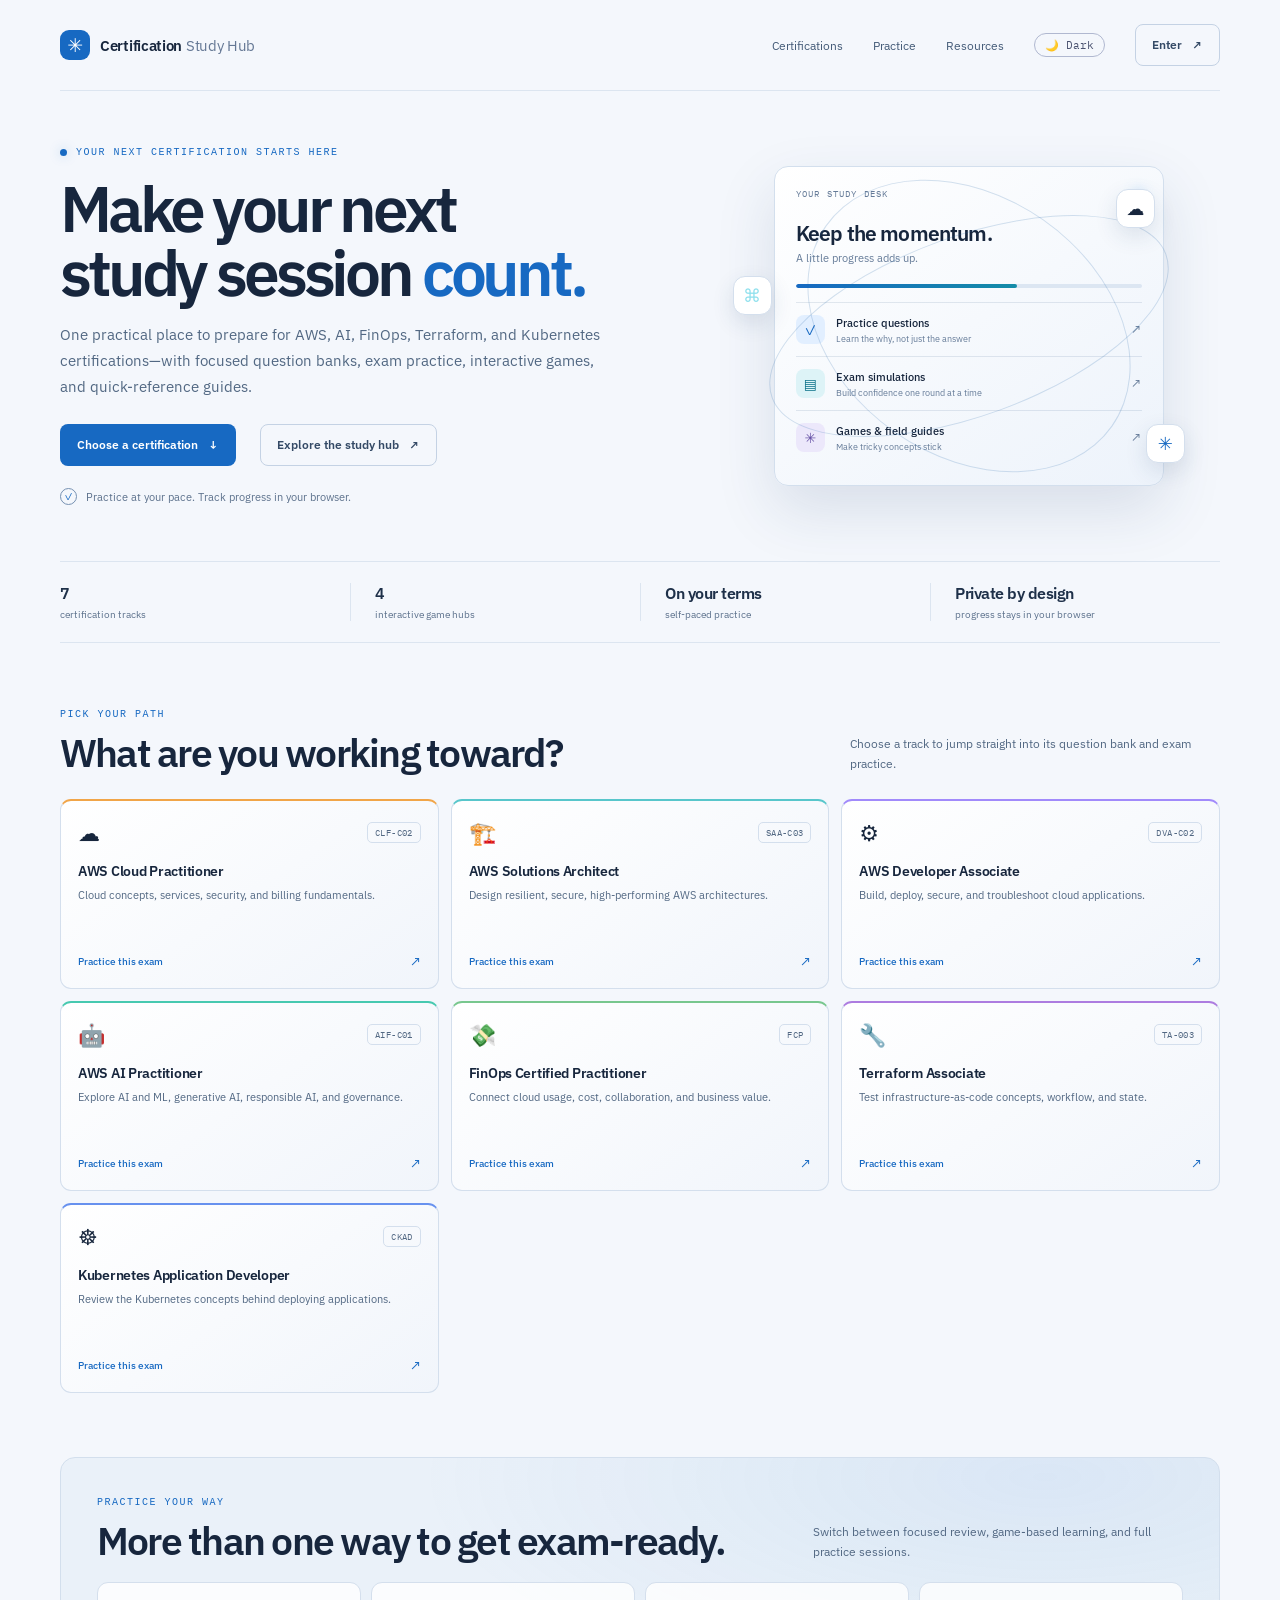
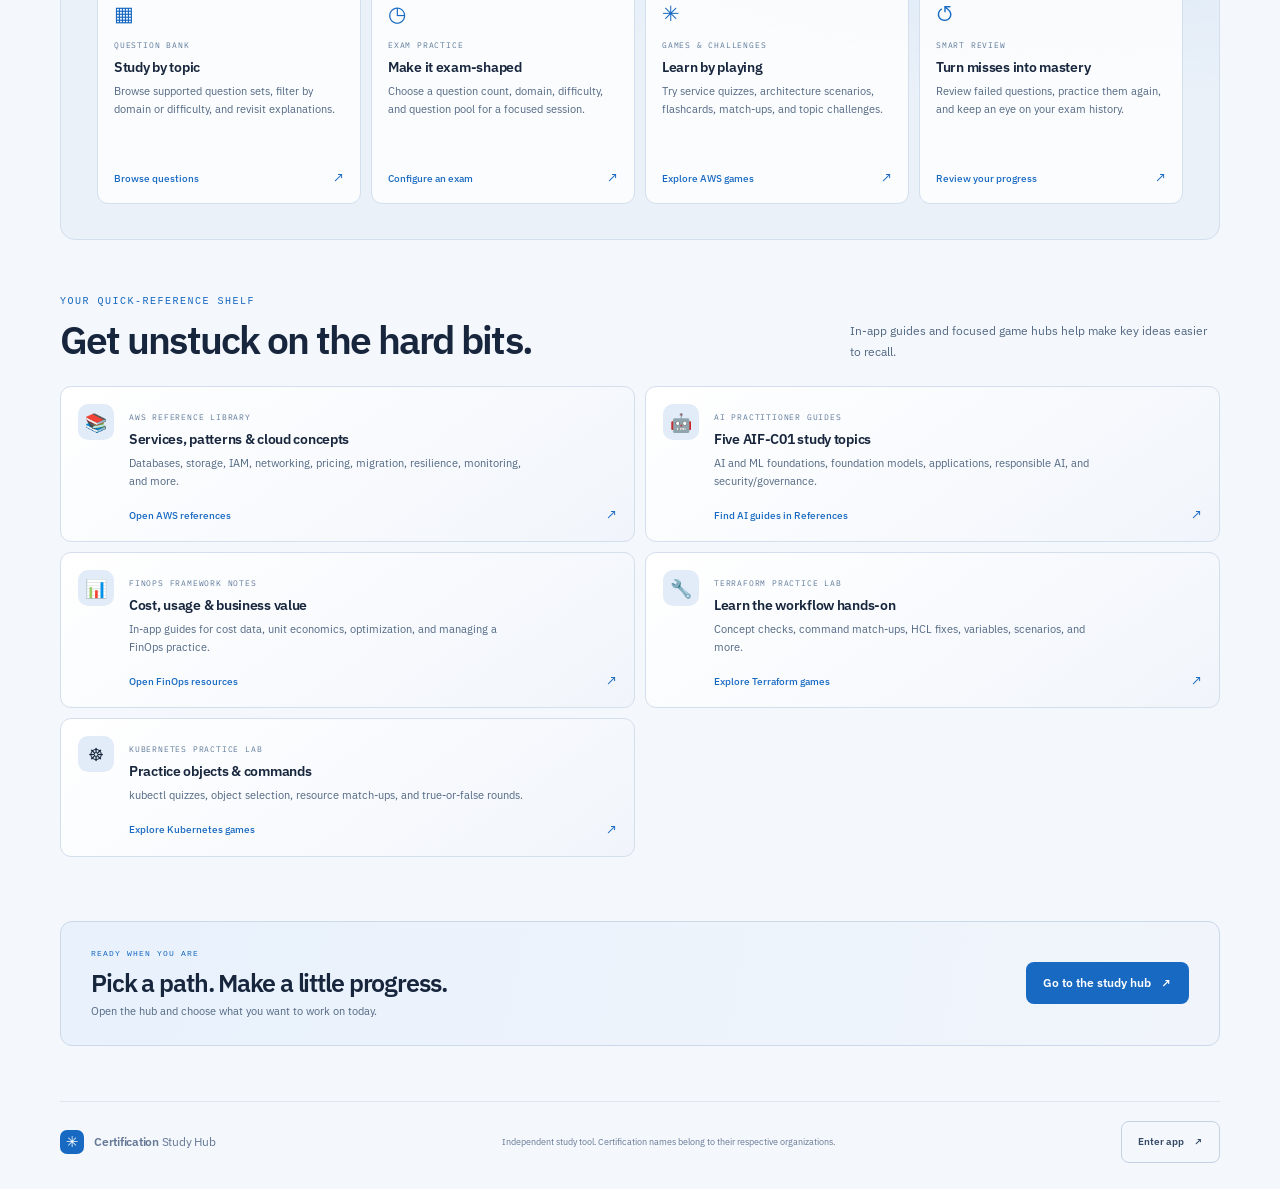
==== commit 26218219: "landing page" ====
--- a/index.html
+++ b/index.html
@@ -1,222 +1,214 @@
 <!DOCTYPE html>
 <html lang="en">
 <head>
-<meta charset="UTF-8">
-<meta name="viewport" content="width=device-width, initial-scale=1.0, maximum-scale=1.0">
-<title>Certification Study Hub</title>
-<link rel="stylesheet" href="css/styles.css">
+  <meta charset="UTF-8">
+  <meta name="viewport" content="width=device-width, initial-scale=1">
+  <meta name="theme-color" content="#f4f7fc">
+  <meta name="description" content="A focused study hub for cloud, infrastructure, AI, Kubernetes, and FinOps certifications. Explore practice exams, question banks, games, and study guides.">
+  <title>Certification Study Hub — Learn by doing</title>
+  <link rel="stylesheet" href="css/styles.css">
+  <link rel="stylesheet" href="css/landing.css">
 </head>
-<body class="light">
-
-
-<div class="app-header">
-  <div style="display:flex;justify-content:space-between;align-items:center;margin-bottom:12px">
-    <div>
-      <div class="app-title">🎓 Certification Study Hub</div>
-      <div class="app-subtitle">AWS, HashiCorp & Kubernetes Certifications</div>
-    </div>
-    <button class="theme-toggle" onclick="toggleTheme()" id="theme-btn">🌙 Dark</button>
-  </div>
-  <div class="cert-selector">
-    <div class="cert-dropdown" id="cert-dropdown" onclick="toggleCertDropdown()">
-      <span class="cert-icon" id="selected-cert-icon">🎮</span>
-      <span class="cert-name" id="selected-cert-name">AWS Games</span>
-      <span class="cert-dropdown-arrow">▼</span>
-    </div>
-    <div class="cert-options" id="cert-options">
-      <!-- Games Section -->
-      <div class="cert-option selected" data-cert="game" onclick="selectCert('game')">
-        <span class="cert-icon">🎮</span><span class="cert-name">AWS Games</span><span class="cert-badge">AWS</span>
-      </div>
-      <div class="cert-option" data-cert="ref" onclick="selectCert('ref')">
-        <span class="cert-icon">📚</span><span class="cert-name">AWS References</span><span class="cert-badge">AWS</span>
-      </div>
-      <div class="cert-option" data-cert="tf-games" onclick="selectCert('tf-games')">
-        <span class="cert-icon">⚡</span><span class="cert-name">Terraform Games</span><span class="cert-badge">HashiCorp</span>
-      </div>
-      <div class="cert-option" data-cert="k8s-games" onclick="selectCert('k8s-games')">
-        <span class="cert-icon">🎪</span><span class="cert-name">Kubernetes Games</span><span class="cert-badge">CNCF</span>
-      </div>
-
-      <!-- Certifications Section -->
-      <div class="cert-option" data-cert="ccp" onclick="selectCert('ccp')">
-        <span class="cert-icon">☁️</span><span class="cert-name">AWS Cloud Practitioner | CLF-C02</span><span class="cert-badge">AWS</span>
-      </div>
-      <div class="cert-option" data-cert="saa" onclick="selectCert('saa')">
-        <span class="cert-icon">🏗️</span><span class="cert-name">AWS Solutions Architect | SAA-C03</span><span class="cert-badge">AWS</span>
-      </div>
-      <div class="cert-option" data-cert="dva" onclick="selectCert('dva')">
-        <span class="cert-icon">⚙️</span><span class="cert-name">AWS Developer Associate | DVA-C02</span><span class="cert-badge">AWS</span>
-      </div>
-      <div class="cert-option" data-cert="ai" onclick="selectCert('ai')">
-        <span class="cert-icon">🤖</span><span class="cert-name">AWS AI Practitioner | AIF-C01</span><span class="cert-badge">AWS</span>
-      </div>
-
-      <div class="cert-option" data-cert="terraform" onclick="selectCert('terraform')">
-        <span class="cert-icon">🔧</span><span class="cert-name">Terraform Associate | TA-003</span><span class="cert-badge">HashiCorp</span>
-      </div>
-      <div class="cert-option" data-cert="ckad" onclick="selectCert('ckad')">
-        <span class="cert-icon">☸️</span><span class="cert-name">Kubernetes Application Developer | CKAD</span><span class="cert-badge">CNCF</span>
-      </div>
-      <div class="cert-option" data-cert="all" onclick="selectCert('all')">
-        <span class="cert-icon">🔀</span><span class="cert-name">AWS Combined Practice Questions | ALL</span><span class="cert-badge">AWS</span>
-      </div>
-    </div>
-  </div>
-</div>
-
-<div class="exam-tabs" style="display:none" id="examTabs">
-  <div class="exam-tab active-game" data-exam="game" onclick="switchExam('game')">🎮 AWS<br>Games</div>
-  <div class="exam-tab" data-exam="ref" onclick="switchExam('ref')">📚 AWS<br>References</div>
-  <div class="exam-tab" data-exam="ccp" onclick="switchExam('ccp')">☁️ Cloud<br>Practitioner</div>
-  <div class="exam-tab" data-exam="saa" onclick="switchExam('saa')">🏗️ Solutions<br>Architect</div>
-  <div class="exam-tab" data-exam="dva" onclick="switchExam('dva')">⚙️ Developer<br>Associate</div>
-  <div class="exam-tab" data-exam="ai" onclick="switchExam('ai')">🤖 AI<br>Practitioner</div>
-  <div class="exam-tab" data-exam="tf-games" onclick="switchExam('tf-games')">⚡ Terraform<br>Games</div>
-  <div class="exam-tab" data-exam="terraform" onclick="switchExam('terraform')">🔧 Terraform</div>
-  <div class="exam-tab" data-exam="k8s-games" onclick="switchExam('k8s-games')">🎪 K8s<br>Games</div>
-  <div class="exam-tab" data-exam="ckad" onclick="switchExam('ckad')">☸️ CKAD</div>
-  <div class="exam-tab" data-exam="all" onclick="switchExam('all')">🔀 Combined<br>Practice</div>
-</div>
-
-<div class="nav" id="mainNav" style="display:none">
-  <button class="nav-btn" data-nav="home" onclick="showScreen('home')">Dashboard</button>
-  <button class="nav-btn" data-nav="bank" onclick="showScreen('bank')">Questions</button>
-  <button class="nav-btn" data-nav="exam-config" onclick="showScreen('exam-config')">Take Exam</button>
-  <button class="nav-btn" data-nav="failed" onclick="showScreen('failed')">Failed</button>
-  <button class="nav-btn" data-nav="history" onclick="showScreen('history')">History</button>
-</div>
-
-<!-- HOME -->
-<div id="screen-home" class="screen">
-  <div class="stat-grid" id="stats-grid"></div>
-  <div class="card">
-    <div class="section-title">Quick start</div>
-    <div class="btn-row">
-      <button class="btn btn-ccp" id="quick-btn" onclick="startQuickExam()">Quick 10-Q Exam</button>
-      <button class="btn btn-ghost" onclick="startFailedExam()">Practice Failed</button>
-    </div>
-  </div>
-  <div class="card">
-    <div class="section-title">Recent exams</div>
-    <div id="recent-list"></div>
-  </div>
-  <div class="card">
-    <div class="section-title">Domain coverage</div>
-    <div id="domain-coverage"></div>
-  </div>
-</div>
-
-<!-- BANK -->
-<div id="screen-bank" class="screen">
-  <div class="filter-row">
-    <select id="filter-domain" onchange="renderBank()" style="flex:1;min-width:130px"></select>
-    <select id="filter-difficulty" onchange="renderBank()">
-      <option value="">All levels</option>
-      <option value="easy">Easy</option>
-      <option value="hard">Hard</option>
-    </select>
-    <select id="filter-status" onchange="renderBank()">
-      <option value="">All</option>
-      <option value="failed">Failed</option>
-      <option value="passed">Passed</option>
-      <option value="unseen">New</option>
-    </select>
-  </div>
-  <div style="font-size:12px;color:var(--text3);margin-bottom:10px" id="bank-count"></div>
-  <div class="card" style="padding:0;overflow:hidden">
-    <div id="bank-list"></div>
-  </div>
-</div>
-
-<!-- QUESTION DETAIL -->
-<div id="screen-question" class="screen">
-  <button class="btn btn-ghost" style="margin-bottom:12px;width:100%" onclick="goBack()">← Back</button>
-  <div id="question-detail"></div>
-</div>
-
-<!-- EXAM CONFIG -->
-<div id="screen-exam-config" class="screen">
-  <div class="card">
-    <div class="section-title">Configure exam</div>
-    <div class="config-label">Number of questions</div>
-    <input type="number" id="exam-count" value="20" min="5" max="200" style="width:100%">
-    <div class="config-label">Domain</div>
-    <select id="exam-domain" style="width:100%"></select>
-    <div class="config-label">Difficulty</div>
-    <select id="exam-difficulty" style="width:100%">
-      <option value="all">All levels</option>
-      <option value="easy">Easy only</option>
-      <option value="hard">Hard (exam-style) only</option>
-    </select>
-    <div class="config-label">Question pool</div>
-    <select id="exam-pool" style="width:100%">
-      <option value="all">All questions</option>
-      <option value="failed">Failed only</option>
-      <option value="unseen">Unseen only</option>
-    </select>
-    <div style="margin-top:16px" class="btn-row">
-      <button class="btn btn-ccp" id="start-exam-btn" onclick="startExam()" style="flex:1">Start Exam</button>
-      <button class="btn btn-ghost" onclick="showScreen('home')">Cancel</button>
-    </div>
-  </div>
-</div>
-
-<!-- EXAM -->
-<div id="screen-exam" class="screen">
-  <div style="display:flex;justify-content:space-between;align-items:center;margin-bottom:6px">
-    <div style="font-size:12px;color:var(--text2);font-family:'IBM Plex Mono',monospace" id="exam-progress-lbl"></div>
-    <div style="font-size:12px;font-weight:600;font-family:'IBM Plex Mono',monospace" id="exam-score-lbl"></div>
-  </div>
-  <div class="progress-bar"><div class="progress-fill fill-ccp" id="exam-progress-bar"></div></div>
-  <div id="exam-question-area"></div>
-  <div style="margin-top:10px" id="exam-controls"></div>
-</div>
-
-<!-- RESULTS -->
-<div id="screen-results" class="screen">
-  <div id="results-area"></div>
-</div>
-
-<!-- FAILED -->
-<div id="screen-failed" class="screen">
-  <div style="display:flex;justify-content:space-between;align-items:center;margin-bottom:12px;flex-wrap:wrap;gap:8px">
-    <div>
-      <div style="font-size:15px;font-weight:600">Failed Questions</div>
-      <div style="font-size:12px;color:var(--text2)" id="failed-subtitle"></div>
-    </div>
-    <button class="btn btn-ccp" id="practice-failed-btn" onclick="startFailedExam()">Practice These</button>
-  </div>
-  <div id="failed-list"></div>
-</div>
-
-<!-- HISTORY -->
-<div id="screen-history" class="screen">
-  <div style="font-size:15px;font-weight:600;margin-bottom:12px">Exam History</div>
-  <div id="history-list"></div>
-</div>
-
-<!-- GAME -->
-<div id="screen-game" class="screen active">
-  <div id="game-area"></div>
-</div>
-
-<!-- 1. Question data (no dependencies) -->
-<script src="js/data/ccp-questions.js"></script>
-<script src="js/data/saa-questions.js"></script>
-<script src="js/data/dva-questions.js"></script>
-<script src="js/data/ai-practitioner-questions.js"></script>
-<script src="js/data/terraform-questions.js"></script>
-<script src="js/data/ckad-questions.js"></script>
-
-<!-- 2. Functions (define everything, run nothing) -->
-<script src="js/core/exam-engine.js"></script>
-<script src="js/core/games.js"></script>
-<script src="js/core/ai-practitioner-games.js"></script>
-<script src="js/core/games-terraform-k8s.js"></script>
-
-<!-- 3. App config + boot (loaded LAST) -->
-<script src="js/core/app.js"></script>
-
+<body class="landing-page">
+  <header class="landing-nav">
+    <a class="landing-brand" href="index.html" aria-label="Certification Study Hub home">
+      <span class="landing-brand-mark">✳</span>
+      <span>Certification <span>Study Hub</span></span>
+    </a>
+    <nav class="landing-nav-links" aria-label="Main navigation">
+      <a href="#certifications">Certifications</a>
+      <a href="#practice">Practice</a>
+      <a href="#resources">Resources</a>
+      <button class="landing-theme-toggle" id="landing-theme-toggle" type="button" aria-label="Switch to light mode" aria-pressed="false">☀️ Light</button>
+      <a class="landing-button landing-button-secondary landing-nav-cta" href="study-hub.html?exam=game">Enter <span aria-hidden="true">↗</span></a>
+    </nav>
+  </header>
+
+  <main>
+    <section class="landing-hero">
+      <div class="landing-hero-copy">
+        <div class="landing-eyebrow"><span></span> YOUR NEXT CERTIFICATION STARTS HERE</div>
+        <h1>Make your next<br>study session <em>count.</em></h1>
+        <p class="landing-lede">One practical place to prepare for AWS, AI, FinOps, Terraform, and Kubernetes certifications—with focused question banks, exam practice, interactive games, and quick-reference guides.</p>
+        <div class="landing-hero-actions">
+          <a class="landing-button landing-button-primary" href="#certifications">Choose a certification <span aria-hidden="true">↓</span></a>
+          <a class="landing-button landing-button-secondary" href="study-hub.html?exam=game">Explore the study hub <span aria-hidden="true">↗</span></a>
+        </div>
+        <div class="landing-proof">
+          <span class="landing-proof-icon">✓</span>
+          <span>Practice at your pace. Track progress in your browser.</span>
+        </div>
+      </div>
+      <div class="landing-hero-art" aria-label="Study hub preview">
+        <div class="landing-orbit landing-orbit-one"></div>
+        <div class="landing-orbit landing-orbit-two"></div>
+        <div class="landing-float landing-float-cloud">☁️</div>
+        <div class="landing-float landing-float-code">⌘</div>
+        <div class="landing-float landing-float-ai">✳</div>
+        <div class="landing-preview">
+          <div class="landing-preview-top"><span>YOUR STUDY DESK</span><span class="landing-live-dot"></span></div>
+          <div class="landing-preview-title">Keep the momentum.</div>
+          <div class="landing-preview-subtitle">A little progress adds up.</div>
+          <div class="landing-preview-progress"><span></span></div>
+          <div class="landing-preview-row">
+            <span class="landing-preview-icon landing-preview-icon-green">✓</span>
+            <span><strong>Practice questions</strong><small>Learn the why, not just the answer</small></span>
+            <span class="landing-preview-arrow">↗</span>
+          </div>
+          <div class="landing-preview-row">
+            <span class="landing-preview-icon landing-preview-icon-blue">▤</span>
+            <span><strong>Exam simulations</strong><small>Build confidence one round at a time</small></span>
+            <span class="landing-preview-arrow">↗</span>
+          </div>
+          <div class="landing-preview-row">
+            <span class="landing-preview-icon landing-preview-icon-orange">✳</span>
+            <span><strong>Games &amp; field guides</strong><small>Make tricky concepts stick</small></span>
+            <span class="landing-preview-arrow">↗</span>
+          </div>
+        </div>
+      </div>
+    </section>
+
+    <section class="landing-stat-strip" aria-label="Study hub features">
+      <div><strong>7</strong><span>certification tracks</span></div>
+      <div><strong>4</strong><span>interactive game hubs</span></div>
+      <div><strong>On your terms</strong><span>self-paced practice</span></div>
+      <div><strong>Private by design</strong><span>progress stays in your browser</span></div>
+    </section>
+
+    <section class="landing-section" id="certifications">
+      <div class="landing-section-heading">
+        <div><div class="landing-eyebrow">PICK YOUR PATH</div><h2>What are you working toward?</h2></div>
+        <p>Choose a track to jump straight into its question bank and exam practice.</p>
+      </div>
+      <div class="landing-cert-grid">
+        <a class="landing-cert-card cert-aws" href="study-hub.html?exam=ccp&screen=exam-config">
+          <div class="landing-card-top"><span class="landing-card-icon">☁️</span><span class="landing-card-code">CLF-C02</span></div>
+          <h3>AWS Cloud Practitioner</h3><p>Cloud concepts, services, security, and billing fundamentals.</p>
+          <span class="landing-card-link">Practice this exam <b>↗</b></span>
+        </a>
+        <a class="landing-cert-card cert-saa" href="study-hub.html?exam=saa&screen=exam-config">
+          <div class="landing-card-top"><span class="landing-card-icon">🏗️</span><span class="landing-card-code">SAA-C03</span></div>
+          <h3>AWS Solutions Architect</h3><p>Design resilient, secure, high-performing AWS architectures.</p>
+          <span class="landing-card-link">Practice this exam <b>↗</b></span>
+        </a>
+        <a class="landing-cert-card cert-dva" href="study-hub.html?exam=dva&screen=exam-config">
+          <div class="landing-card-top"><span class="landing-card-icon">⚙️</span><span class="landing-card-code">DVA-C02</span></div>
+          <h3>AWS Developer Associate</h3><p>Build, deploy, secure, and troubleshoot cloud applications.</p>
+          <span class="landing-card-link">Practice this exam <b>↗</b></span>
+        </a>
+        <a class="landing-cert-card cert-ai" href="study-hub.html?exam=ai&screen=exam-config">
+          <div class="landing-card-top"><span class="landing-card-icon">🤖</span><span class="landing-card-code">AIF-C01</span></div>
+          <h3>AWS AI Practitioner</h3><p>Explore AI and ML, generative AI, responsible AI, and governance.</p>
+          <span class="landing-card-link">Practice this exam <b>↗</b></span>
+        </a>
+        <a class="landing-cert-card cert-finops" href="study-hub.html?exam=finops&screen=exam-config">
+          <div class="landing-card-top"><span class="landing-card-icon">💸</span><span class="landing-card-code">FCP</span></div>
+          <h3>FinOps Certified Practitioner</h3><p>Connect cloud usage, cost, collaboration, and business value.</p>
+          <span class="landing-card-link">Practice this exam <b>↗</b></span>
+        </a>
+        <a class="landing-cert-card cert-tf" href="study-hub.html?exam=terraform&screen=exam-config">
+          <div class="landing-card-top"><span class="landing-card-icon">🔧</span><span class="landing-card-code">TA-003</span></div>
+          <h3>Terraform Associate</h3><p>Test infrastructure-as-code concepts, workflow, and state.</p>
+          <span class="landing-card-link">Practice this exam <b>↗</b></span>
+        </a>
+        <a class="landing-cert-card cert-k8s" href="study-hub.html?exam=ckad&screen=exam-config">
+          <div class="landing-card-top"><span class="landing-card-icon">☸️</span><span class="landing-card-code">CKAD</span></div>
+          <h3>Kubernetes Application Developer</h3><p>Review the Kubernetes concepts behind deploying applications.</p>
+          <span class="landing-card-link">Practice this exam <b>↗</b></span>
+        </a>
+      </div>
+    </section>
+
+    <section class="landing-practice-band" id="practice">
+      <div class="landing-section-heading">
+        <div><div class="landing-eyebrow">PRACTICE YOUR WAY</div><h2>More than one way to get exam-ready.</h2></div>
+        <p>Switch between focused review, game-based learning, and full practice sessions.</p>
+      </div>
+      <div class="landing-practice-grid">
+        <a href="study-hub.html?exam=all&screen=bank" class="landing-practice-card">
+          <span class="landing-practice-icon">▦</span><span class="landing-practice-kicker">QUESTION BANK</span>
+          <h3>Study by topic</h3><p>Browse supported question sets, filter by domain or difficulty, and revisit explanations.</p><span class="landing-card-link">Browse questions <b>↗</b></span>
+        </a>
+        <a href="study-hub.html?exam=ccp&screen=exam-config" class="landing-practice-card">
+          <span class="landing-practice-icon">◷</span><span class="landing-practice-kicker">EXAM PRACTICE</span>
+          <h3>Make it exam-shaped</h3><p>Choose a question count, domain, difficulty, and question pool for a focused session.</p><span class="landing-card-link">Configure an exam <b>↗</b></span>
+        </a>
+        <a href="study-hub.html?exam=game" class="landing-practice-card">
+          <span class="landing-practice-icon">✳</span><span class="landing-practice-kicker">GAMES &amp; CHALLENGES</span>
+          <h3>Learn by playing</h3><p>Try service quizzes, architecture scenarios, flashcards, match-ups, and topic challenges.</p><span class="landing-card-link">Explore AWS games <b>↗</b></span>
+        </a>
+        <a href="study-hub.html?exam=all&screen=failed" class="landing-practice-card">
+          <span class="landing-practice-icon">↺</span><span class="landing-practice-kicker">SMART REVIEW</span>
+          <h3>Turn misses into mastery</h3><p>Review failed questions, practice them again, and keep an eye on your exam history.</p><span class="landing-card-link">Review your progress <b>↗</b></span>
+        </a>
+      </div>
+    </section>
+
+    <section class="landing-section" id="resources">
+      <div class="landing-section-heading">
+        <div><div class="landing-eyebrow">YOUR QUICK-REFERENCE SHELF</div><h2>Get unstuck on the hard bits.</h2></div>
+        <p>In-app guides and focused game hubs help make key ideas easier to recall.</p>
+      </div>
+      <div class="landing-resource-grid">
+        <a class="landing-resource-card" href="study-hub.html?exam=ref">
+          <span class="landing-resource-icon">📚</span><div><span class="landing-resource-label">AWS REFERENCE LIBRARY</span><h3>Services, patterns &amp; cloud concepts</h3><p>Databases, storage, IAM, networking, pricing, migration, resilience, monitoring, and more.</p></div><span class="landing-card-link">Open AWS references <b>↗</b></span>
+        </a>
+        <a class="landing-resource-card" href="study-hub.html?exam=ref">
+          <span class="landing-resource-icon">🤖</span><div><span class="landing-resource-label">AI PRACTITIONER GUIDES</span><h3>Five AIF-C01 study topics</h3><p>AI and ML foundations, foundation models, applications, responsible AI, and security/governance.</p></div><span class="landing-card-link">Find AI guides in References <b>↗</b></span>
+        </a>
+        <a class="landing-resource-card" href="study-hub.html?exam=finops-hub">
+          <span class="landing-resource-icon">📊</span><div><span class="landing-resource-label">FINOPS FRAMEWORK NOTES</span><h3>Cost, usage &amp; business value</h3><p>In-app guides for cost data, unit economics, optimization, and managing a FinOps practice.</p></div><span class="landing-card-link">Open FinOps resources <b>↗</b></span>
+        </a>
+        <a class="landing-resource-card" href="study-hub.html?exam=tf-games">
+          <span class="landing-resource-icon">🔧</span><div><span class="landing-resource-label">TERRAFORM PRACTICE LAB</span><h3>Learn the workflow hands-on</h3><p>Concept checks, command match-ups, HCL fixes, variables, scenarios, and more.</p></div><span class="landing-card-link">Explore Terraform games <b>↗</b></span>
+        </a>
+        <a class="landing-resource-card" href="study-hub.html?exam=k8s-games">
+          <span class="landing-resource-icon">☸️</span><div><span class="landing-resource-label">KUBERNETES PRACTICE LAB</span><h3>Practice objects &amp; commands</h3><p>kubectl quizzes, object selection, resource match-ups, and true-or-false rounds.</p></div><span class="landing-card-link">Explore Kubernetes games <b>↗</b></span>
+        </a>
+      </div>
+    </section>
+
+    <section class="landing-final-cta">
+      <div><div class="landing-eyebrow">READY WHEN YOU ARE</div><h2>Pick a path. Make a little progress.</h2><p>Open the hub and choose what you want to work on today.</p></div>
+      <a class="landing-button landing-button-primary" href="study-hub.html?exam=game">Go to the study hub <span aria-hidden="true">↗</span></a>
+    </section>
+  </main>
+
+  <footer class="landing-footer">
+    <a class="landing-brand" href="index.html"><span class="landing-brand-mark">✳</span><span>Certification <span>Study Hub</span></span></a>
+    <span>Independent study tool. Certification names belong to their respective organizations.</span>
+    <a class="landing-button landing-button-secondary" href="study-hub.html?exam=game">Enter app <span aria-hidden="true">↗</span></a>
+  </footer>
+  <script>
+    const landingThemeButton = document.getElementById('landing-theme-toggle');
+    const landingThemeMeta = document.querySelector('meta[name="theme-color"]');
+
+    function setLandingTheme(theme) {
+      const isLight = theme === 'light';
+      document.body.classList.toggle('light', isLight);
+      landingThemeButton.textContent = isLight ? '🌙 Dark' : '☀️ Light';
+      landingThemeButton.setAttribute('aria-label', `Switch to ${isLight ? 'dark' : 'light'} mode`);
+      landingThemeButton.setAttribute('aria-pressed', String(isLight));
+      landingThemeMeta.content = isLight ? '#f4f7fc' : '#0b1220';
+    }
+
+    try {
+      setLandingTheme(localStorage.getItem('awshub_theme') || 'light');
+    } catch (error) {
+      console.warn('Could not read the landing page theme preference.', error);
+      setLandingTheme('light');
+    }
+
+    landingThemeButton.addEventListener('click', () => {
+      const theme = document.body.classList.contains('light') ? 'dark' : 'light';
+      setLandingTheme(theme);
+      try {
+        localStorage.setItem('awshub_theme', theme);
+      } catch (error) {
+        console.warn('Could not save the landing page theme preference.', error);
+      }
+    });
+  </script>
 </body>
-</html>+</html>
--- a/css/styles.css
+++ b/css/styles.css
@@ -9,6 +9,7 @@
   --saa:#00bcd4;--saa-dim:#002a30;--saa-mid:#00606e;
   --dva:#7c4dff;--dva-dim:#1a0a40;--dva-mid:#4a2ab0;
   --ai:#00a6a6;--ai-dim:#002b2b;--ai-mid:#006b6b;
+  --finops:#4eaa73;--finops-dim:#10291b;--finops-mid:#367a50;
   --terraform:#7B42BC;--terraform-dim:#1a0a2a;--terraform-mid:#5a3290;
   --ckad:#326CE5;--ckad-dim:#071540;--ckad-mid:#1a3d9e;
   --all:#4caf50;--all-dim:#0a2010;--all-mid:#266028;
@@ -28,6 +29,7 @@
   --saa-dim:#e0f7fa;--saa-mid:#006080;
   --dva-dim:#ede7f6;--dva-mid:#4527a0;
   --ai-dim:#e0f7f7;--ai-mid:#006b6b;
+  --finops-dim:#e7f4eb;--finops-mid:#367a50;
   --terraform-dim:#f3e5f5;--terraform-mid:#4a148c;
   --ckad-dim:#e8eeff;--ckad-mid:#1a3d9e;
   --all-dim:#e8f5e9;--all-mid:#1b5e20;
@@ -216,6 +218,7 @@
 .exam-tab.active-saa {color:var(--saa);border-color:var(--saa)}
 .exam-tab.active-dva {color:var(--dva);border-color:var(--dva)}
 .exam-tab.active-ai {color:var(--ai);border-color:var(--ai)}
+.exam-tab.active-finops-hub,.exam-tab.active-finops {color:var(--finops);border-color:var(--finops)}
 .exam-tab.active-terraform {color:var(--terraform);border-color:var(--terraform)}
 .exam-tab.active-ckad {color:var(--ckad);border-color:var(--ckad)}
 .exam-tab.active-all {color:var(--all);border-color:var(--all)}
@@ -228,6 +231,26 @@
   background:var(--surface);
 }
 
+.app-header-top {
+  display:flex;
+  justify-content:space-between;
+  align-items:flex-start;
+  gap:12px;
+  margin-bottom:12px;
+}
+
+.app-header-copy {
+  flex:1;
+  min-width:0;
+}
+
+.app-header-actions {
+  display:flex;
+  flex-direction:column;
+  align-items:flex-start;
+  gap:6px;
+}
+
 .app-title {
   font-size:18px;
   font-weight:600;
@@ -240,6 +263,19 @@
   margin-top:2px;
   font-family:'IBM Plex Mono',monospace;
 }
+
+.app-home-link {
+  display:inline-flex;
+  align-items:center;
+  justify-content:center;
+  width:100%;
+  white-space:nowrap;
+  margin-top:0;
+  color:var(--text2);
+  font-size:10px;
+  text-decoration:none;
+}
+.app-home-link:hover { color:var(--text); }
 
 /* ── NAV ── */
 .nav {
@@ -283,6 +319,7 @@
 .nav-btn.active.saa {color:var(--saa)}
 .nav-btn.active.dva {color:var(--dva)}
 .nav-btn.active.ai {color:var(--ai)}
+.nav-btn.active.finops {color:var(--finops)}
 .nav-btn.active.terraform {color:var(--terraform)}
 .nav-btn.active.ckad {color:var(--ckad)}
 .nav-btn.active.all {color:var(--all)}
@@ -326,6 +363,7 @@
 .b-saa {background:var(--saa-dim);color:var(--saa);border:1px solid var(--saa-mid)}
 .b-dva {background:var(--dva-dim);color:var(--dva);border:1px solid var(--dva-mid)}
 .b-ai {background:var(--ai-dim);color:var(--ai);border:1px solid var(--ai-mid)}
+.b-finops {background:var(--finops-dim);color:var(--finops);border:1px solid var(--finops-mid)}
 .b-terraform {background:var(--terraform-dim);color:var(--terraform);border:1px solid var(--terraform-mid)}
 .b-ckad {background:var(--ckad-dim);color:var(--ckad);border:1px solid var(--ckad-mid)}
 .b-all {background:var(--all-dim);color:var(--all);border:1px solid var(--all-mid)}
@@ -433,6 +471,7 @@
 
 .btn-ccp {background:var(--ccp);color:#000;border-color:var(--ccp);font-weight:600}
 .btn-ai {background:var(--ai);color:#001818;border-color:var(--ai);font-weight:600}
+.btn-finops {background:var(--finops);color:#07190e;border-color:var(--finops);font-weight:600}
 .btn-saa {background:var(--saa);color:#000;border-color:var(--saa);font-weight:600}
 .btn-dva {background:var(--dva);color:#fff;border-color:var(--dva);font-weight:600}
 .btn-terraform {background:var(--terraform);color:#fff;border-color:var(--terraform);font-weight:600}
@@ -460,6 +499,7 @@
 
 .fill-ccp {background:var(--ccp)}
 .fill-ai {background:var(--ai)}
+.fill-finops {background:var(--finops)}
 .fill-saa {background:var(--saa)}
 .fill-dva {background:var(--dva)}
 .fill-terraform {background:var(--terraform)}
--- a/css/landing.css
+++ b/css/landing.css
@@ -0,0 +1,282 @@
+:root {
+  --landing-bg:#0b1220;
+  --landing-panel:#111c2e;
+  --landing-panel2:#16243a;
+  --landing-line:#263a59;
+  --landing-text:#edf4ff;
+  --landing-muted:#a4b6d1;
+  --landing-blue:#72b7ff;
+  --landing-sky:#75e0ee;
+  --landing-control-border:#405a7d;
+  --landing-control-hover:#72b7ff;
+  --landing-toggle-border:#3a4470;
+  --landing-toggle-text:#8892b0;
+}
+
+body.landing-page {
+  background:var(--landing-bg);
+  color:var(--landing-text);
+  min-height:100vh;
+  overflow-x:hidden;
+}
+
+.landing-page a { color:inherit; text-decoration:none; }
+.landing-button {
+  display:inline-flex;
+  align-items:center;
+  justify-content:center;
+  gap:10px;
+  min-height:42px;
+  padding:0 16px;
+  border:1px solid transparent;
+  border-radius:8px;
+  font:600 12px/1 'IBM Plex Sans',system-ui,sans-serif;
+  cursor:pointer;
+  transition:transform .2s,background .2s,border-color .2s,color .2s;
+}
+.landing-button:hover { transform:translateY(-2px); }
+.landing-button-secondary {
+  border-color:var(--landing-control-border);
+  background:transparent;
+  color:var(--landing-text);
+}
+.landing-button-secondary:hover {
+  border-color:var(--landing-control-hover);
+  color:var(--landing-control-hover);
+}
+.landing-theme-toggle {
+  display:flex;
+  align-items:center;
+  gap:5px;
+  padding:4px 10px;
+  border:1px solid var(--landing-toggle-border);
+  border-radius:20px;
+  background:none;
+  color:var(--landing-toggle-text);
+  font:400 11px 'IBM Plex Mono',monospace;
+  cursor:pointer;
+  transition:all .2s;
+}
+.landing-theme-toggle:active { transform:scale(.95); }
+.landing-nav,.landing-hero,.landing-section,.landing-practice-band,.landing-final-cta,.landing-footer,.landing-stat-strip {
+  width:min(1160px,calc(100% - 48px));
+  margin-inline:auto;
+}
+
+.landing-nav {
+  display:flex;
+  justify-content:space-between;
+  align-items:center;
+  gap:24px;
+  padding:24px 0;
+  border-bottom:1px solid rgba(155,190,235,.14);
+}
+
+.landing-brand { display:inline-flex;align-items:center;gap:10px;font-size:15px;font-weight:600;letter-spacing:-.02em;white-space:nowrap; }
+.landing-brand>span:last-child>span { color:#9fb3d0;font-weight:400; }
+.landing-brand-mark { display:grid;place-items:center;width:30px;height:30px;border-radius:9px;background:var(--landing-blue);color:#0b1b32;font-size:19px; }
+.landing-nav-links { display:flex;align-items:center;gap:30px;font-size:12px;color:#b1c3de; }
+.landing-nav-links>a:not(.landing-nav-cta):hover,.landing-text-link:hover,.landing-footer>a:last-child:hover { color:var(--landing-blue); }
+.landing-hero {
+  display:grid;
+  grid-template-columns:1.1fr .9fr;
+  align-items:center;
+  gap:44px;
+  min-height:470px;
+  padding:48px 0;
+}
+
+.landing-eyebrow { display:flex;align-items:center;gap:9px;color:var(--landing-blue);font-family:'IBM Plex Mono',monospace;font-size:10px;font-weight:500;letter-spacing:.15em; }
+.landing-eyebrow>span { width:7px;height:7px;border-radius:50%;background:var(--landing-blue);box-shadow:0 0 14px rgba(114,183,255,.7); }
+.landing-hero h1 { margin-top:18px;font-size:clamp(46px,5vw,68px);line-height:1;letter-spacing:-.065em;font-weight:600; }
+.landing-hero h1 em { color:var(--landing-blue);font-style:normal; }
+.landing-lede { max-width:550px;margin-top:18px;color:#aabbd3;font-size:15px;line-height:1.75; }
+.landing-hero-actions { display:flex;align-items:center;gap:24px;flex-wrap:wrap;margin-top:24px; }
+.landing-button-primary { background:var(--landing-blue);color:#0b1b32!important; }
+.landing-button-primary:hover { background:#9bceff; }
+.landing-proof { display:flex;align-items:center;gap:9px;margin-top:22px;color:#97abc8;font-size:11px; }
+.landing-proof-icon { display:grid;place-items:center;width:17px;height:17px;border:1px solid #5278a5;border-radius:50%;color:var(--landing-blue);font-size:10px; }
+
+.landing-hero-art { position:relative;display:grid;place-items:center;min-height:360px;isolation:isolate; }
+.landing-hero-art:before { content:"";position:absolute;inset:8% 9%;z-index:-2;border-radius:50%;background:radial-gradient(ellipse,rgba(72,139,220,.2),rgba(72,139,220,0) 68%); }
+.landing-orbit { position:absolute;border:1px solid rgba(114,183,255,.2);border-radius:50%;transform:rotate(-20deg); }
+.landing-orbit-one { width:420px;height:180px; }
+.landing-orbit-two { width:350px;height:260px;transform:rotate(35deg); }
+.landing-preview { width:min(390px,88%);padding:21px;border:1px solid #314c70;border-radius:14px;background:linear-gradient(145deg,rgba(24,39,62,.97),rgba(15,27,45,.98));box-shadow:0 26px 80px rgba(0,0,0,.36); }
+.landing-preview-top { display:flex;justify-content:space-between;align-items:center;color:#9bb0ce;font-family:'IBM Plex Mono',monospace;font-size:9px;letter-spacing:.13em; }
+.landing-live-dot { width:7px;height:7px;border-radius:50%;background:var(--landing-blue);box-shadow:0 0 12px rgba(114,183,255,.7); }
+.landing-preview-title { margin-top:20px;font-size:21px;font-weight:600;letter-spacing:-.04em; }
+.landing-preview-subtitle { margin-top:4px;color:#9bafd0;font-size:11px; }
+.landing-preview-progress { height:4px;margin:19px 0 14px;border-radius:9px;background:#263955;overflow:hidden; }
+.landing-preview-progress span { display:block;width:64%;height:100%;border-radius:9px;background:linear-gradient(90deg,var(--landing-blue),var(--landing-sky)); }
+.landing-preview-row { display:flex;align-items:center;gap:11px;padding:12px 0;border-top:1px solid rgba(190,215,245,.1); }
+.landing-preview-icon { display:grid;place-items:center;width:29px;height:29px;border-radius:8px;font-size:14px; }
+.landing-preview-icon-green { background:#213b5d;color:#9bceff; }
+.landing-preview-icon-blue { background:#1e4053;color:#83d8eb; }
+.landing-preview-icon-orange { background:#39364b;color:#c4b5fd; }
+.landing-preview-row>span:nth-child(2) { display:flex;flex:1;flex-direction:column;gap:3px; }
+.landing-preview-row strong { font-size:11px;font-weight:500; }
+.landing-preview-row small { color:#9bafd0;font-size:9px; }
+.landing-preview-arrow { color:#9bb2d3;font-size:13px; }
+.landing-float { position:absolute;display:grid;place-items:center;width:39px;height:39px;border:1px solid rgba(175,207,247,.2);border-radius:12px;background:#182944;box-shadow:0 10px 24px rgba(0,0,0,.25);font-size:18px; }
+.landing-float-cloud { top:12%;right:13%; }
+.landing-float-code { top:36%;left:3%;color:#8fe0ed;font-family:'IBM Plex Mono',monospace; }
+.landing-float-ai { right:7%;bottom:12%;color:var(--landing-blue); }
+
+.landing-stat-strip { display:grid;grid-template-columns:repeat(4,1fr);border-block:1px solid rgba(155,190,235,.14);padding:21px 0;margin-bottom:56px; }
+.landing-stat-strip>div { display:flex;flex-direction:column;gap:5px;padding-left:24px;border-left:1px solid rgba(155,190,235,.12); }
+.landing-stat-strip>div:first-child { padding-left:0;border:0; }
+.landing-stat-strip strong { color:#eaf2ff;font-size:16px;font-weight:600;letter-spacing:-.03em; }
+.landing-stat-strip span { color:#98abc7;font-size:10px; }
+
+.landing-section { padding:10px 0 64px;scroll-margin-top:25px; }
+.landing-section-heading { display:flex;justify-content:space-between;align-items:end;gap:30px;margin-bottom:24px; }
+.landing-section-heading h2,.landing-final-cta h2 { margin-top:11px;font-size:clamp(27px,3.4vw,39px);line-height:1.12;letter-spacing:-.045em; }
+.landing-section-heading>p { max-width:370px;color:#9bafd0;font-size:12px;line-height:1.7; }
+.landing-cert-grid { display:grid;grid-template-columns:repeat(3,1fr);gap:12px; }
+.landing-cert-card,.landing-practice-card,.landing-resource-card { position:relative;border:1px solid var(--landing-line);border-radius:11px;background:linear-gradient(145deg,#15233a,#101b2d);transition:border-color .2s,transform .2s,background .2s; }
+.landing-cert-card:hover,.landing-practice-card:hover,.landing-resource-card:hover { transform:translateY(-3px);border-color:#5279a8;background:linear-gradient(145deg,#1b2d49,#14233a); }
+.landing-cert-card { min-height:190px;padding:17px;display:flex;flex-direction:column; }
+.landing-card-top { display:flex;justify-content:space-between;align-items:center; }
+.landing-card-icon { font-size:22px; }
+.landing-card-code { padding:4px 7px;border:1px solid rgba(172,203,240,.18);border-radius:5px;color:#aec1df;font-family:'IBM Plex Mono',monospace;font-size:9px;letter-spacing:.04em; }
+.landing-cert-card h3,.landing-practice-card h3,.landing-resource-card h3 { margin-top:15px;font-size:14px;font-weight:600;letter-spacing:-.02em; }
+.landing-cert-card p,.landing-practice-card p,.landing-resource-card p { margin-top:7px;color:#a1b3cf;font-size:11px;line-height:1.6; }
+.landing-card-link { display:flex;justify-content:space-between;align-items:center;gap:10px;margin-top:auto;padding-top:16px;color:var(--landing-blue);font-size:10px;font-weight:500; }
+.landing-card-link b { font-size:14px;font-weight:400; }
+.cert-aws { border-top:2px solid #f1a548; }.cert-saa { border-top:2px solid #58c6cb; }.cert-dva { border-top:2px solid #a18afb; }
+.cert-ai { border-top:2px solid #47c9b0; }.cert-finops { border-top:2px solid #78c78e; }.cert-tf { border-top:2px solid #ad7ce0; }.cert-k8s { border-top:2px solid #6791ef; }
+
+.landing-practice-band { padding:39px 36px 35px;border:1px solid #2a4265;border-radius:15px;background:radial-gradient(ellipse at 85% 5%,rgba(87,154,235,.16),transparent 45%),#111d31;scroll-margin-top:24px; }
+.landing-practice-band + .landing-section { padding-top:56px; }
+.landing-practice-band .landing-section-heading { margin-bottom:20px; }
+.landing-practice-grid { display:grid;grid-template-columns:repeat(4,1fr);gap:10px; }
+.landing-practice-card { display:flex;flex-direction:column;min-height:222px;padding:16px;background:rgba(13,25,43,.78); }
+.landing-practice-icon { color:var(--landing-blue);font-size:21px; }
+.landing-practice-kicker { margin-top:13px;color:#9ab4d9;font-family:'IBM Plex Mono',monospace;font-size:8px;letter-spacing:.1em; }
+.landing-practice-card h3 { margin-top:8px; }
+.landing-practice-card p { margin-bottom:6px; }
+.landing-resource-grid { display:grid;grid-template-columns:repeat(2,1fr);gap:10px; }
+.landing-resource-card { display:grid;grid-template-columns:39px 1fr;column-gap:12px;padding:17px; }
+.landing-resource-icon { display:grid;place-items:center;width:36px;height:36px;border-radius:10px;background:#203a5b;font-size:18px; }
+.landing-resource-label { color:#9bb3d6;font-family:'IBM Plex Mono',monospace;font-size:8px;letter-spacing:.1em; }
+.landing-resource-card h3 { margin-top:6px; }
+.landing-resource-card p { max-width:400px; }
+.landing-resource-card .landing-card-link { grid-column:2; }
+
+.landing-final-cta { display:flex;justify-content:space-between;align-items:center;gap:24px;padding:27px 30px;margin-bottom:55px;border:1px solid #354f74;border-radius:12px;background:linear-gradient(100deg,#1a2c48,#132139); }
+.landing-final-cta h2 { font-size:25px; }
+.landing-final-cta p { margin-top:7px;color:#a1b4d0;font-size:11px; }
+.landing-final-cta .landing-eyebrow { font-size:8px; }
+.landing-footer { display:flex;justify-content:space-between;align-items:center;gap:20px;padding:19px 0 26px;border-top:1px solid rgba(155,190,235,.14);color:#8fa3c1;font-size:9px; }
+.landing-footer .landing-brand { font-size:12px; }
+.landing-footer .landing-brand-mark { width:24px;height:24px;border-radius:7px;font-size:15px; }
+.landing-footer>a:last-child { color:#c4d4ec;font-size:10px; }
+
+body.landing-page.light {
+  --landing-bg:#f4f7fc;
+  --landing-panel:#ffffff;
+  --landing-panel2:#edf3fb;
+  --landing-line:#d4dfed;
+  --landing-text:#17263d;
+  --landing-muted:#586c87;
+  --landing-blue:#1769c2;
+  --landing-sky:#148ca8;
+  --landing-control-border:#c4d2e4;
+  --landing-control-hover:#1769c2;
+  --landing-toggle-border:#b0b8d0;
+  --landing-toggle-text:#4a5270;
+}
+
+.landing-page.light .landing-nav { border-color:#dce5f0; }
+.landing-page.light .landing-brand>span:last-child>span { color:#657895; }
+.landing-page.light .landing-brand-mark { color:#fff; }
+.landing-page.light .landing-nav-links { color:#435a77; }
+.landing-page.light .landing-eyebrow>span { box-shadow:0 0 12px rgba(23,105,194,.28); }
+.landing-page.light .landing-lede,.landing-page.light .landing-section-heading>p { color:#526883; }
+.landing-page.light .landing-button-primary { color:#fff!important; }
+.landing-page.light .landing-button-primary:hover { background:#0d56a4; }
+.landing-page.light .landing-button-secondary { color:#344a66; }
+.landing-page.light .landing-proof { color:#5c718c; }
+.landing-page.light .landing-proof-icon { border-color:#7691b2; }
+.landing-page.light .landing-hero-art:before { background:radial-gradient(ellipse,rgba(50,126,207,.13),rgba(50,126,207,0) 68%); }
+.landing-page.light .landing-orbit { border-color:rgba(41,105,171,.2); }
+.landing-page.light .landing-preview { border-color:#d3dfed;background:linear-gradient(145deg,#fff,#edf3fb);box-shadow:0 24px 60px rgba(30,65,105,.13); }
+.landing-page.light .landing-preview-top,.landing-page.light .landing-preview-subtitle,.landing-page.light .landing-preview-row small,.landing-page.light .landing-preview-arrow { color:#657b98; }
+.landing-page.light .landing-preview-progress { background:#dce6f2; }
+.landing-page.light .landing-preview-row { border-color:rgba(65,102,145,.14); }
+.landing-page.light .landing-preview-icon-green { background:#e2efff;color:#1769c2; }
+.landing-page.light .landing-preview-icon-blue { background:#ddf3f7;color:#11748b; }
+.landing-page.light .landing-preview-icon-orange { background:#ece8fb;color:#6550a5; }
+.landing-page.light .landing-float { border-color:#d4dfed;background:#fff;box-shadow:0 8px 22px rgba(30,65,105,.12); }
+.landing-page.light .landing-stat-strip,.landing-page.light .landing-stat-strip>div { border-color:#dce5f0; }
+.landing-page.light .landing-stat-strip strong { color:#1e3049; }
+.landing-page.light .landing-stat-strip span { color:#5c718c; }
+.landing-page.light .landing-cert-card,.landing-page.light .landing-practice-card,.landing-page.light .landing-resource-card { background:linear-gradient(145deg,#fff,#f1f5fb); }
+.landing-page.light .landing-cert-card:hover,.landing-page.light .landing-practice-card:hover,.landing-page.light .landing-resource-card:hover { border-color:#8daed3;background:linear-gradient(145deg,#fff,#eaf2fc); }
+.landing-page.light .landing-card-code { border-color:#d4dfed;color:#526883; }
+.landing-page.light .landing-cert-card p,.landing-page.light .landing-practice-card p,.landing-page.light .landing-resource-card p { color:#526883; }
+.landing-page.light .landing-practice-band { border-color:#d3dfed;background:radial-gradient(ellipse at 85% 5%,rgba(76,143,213,.1),transparent 45%),#eaf1f9; }
+.landing-page.light .landing-practice-card { background:rgba(255,255,255,.8); }
+.landing-page.light .landing-practice-kicker,.landing-page.light .landing-resource-label { color:#607b9b; }
+.landing-page.light .landing-resource-icon { background:#e1ecf8; }
+.landing-page.light .landing-final-cta { border-color:#cbd9e9;background:linear-gradient(100deg,#e8f1fc,#f1f5fb); }
+.landing-page.light .landing-final-cta p { color:#526883; }
+.landing-page.light .landing-footer { border-color:#dce5f0;color:#657895; }
+
+@media(max-width:900px) {
+  .landing-nav-links { gap:16px; }
+  .landing-hero { gap:22px;grid-template-columns:1fr .9fr; }
+  .landing-hero h1 { font-size:clamp(42px,5.2vw,58px); }
+  .landing-hero-art { min-height:320px; }
+  .landing-orbit-one { width:280px; }
+  .landing-orbit-two { width:240px; }
+  .landing-preview { padding:17px; }
+  .landing-cert-grid { grid-template-columns:repeat(2,1fr); }
+  .landing-practice-grid { grid-template-columns:repeat(2,1fr); }
+}
+
+@media(max-width:640px) {
+  .landing-nav,.landing-hero,.landing-section,.landing-practice-band,.landing-final-cta,.landing-footer,.landing-stat-strip { width:calc(100% - 32px); }
+  .landing-nav { padding:17px 0; }
+  .landing-brand { font-size:12px; }
+  .landing-brand-mark { width:26px;height:26px; }
+  .landing-nav-links { gap:8px; }
+  .landing-nav-links>a:not(.landing-nav-cta) { display:none; }
+  .landing-hero { grid-template-columns:1fr;gap:16px;padding:40px 0 30px; }
+  .landing-hero h1 { font-size:clamp(47px,14vw,68px); }
+  .landing-lede { font-size:13px; }
+  .landing-hero-art { min-height:270px; }
+  .landing-preview { width:min(390px,84%); }
+  .landing-orbit-one { width:95%;height:165px; }
+  .landing-orbit-two { width:80%;height:235px; }
+  .landing-float-cloud { right:6%; }.landing-float-code { left:0; }.landing-float-ai { right:1%; }
+  .landing-stat-strip { grid-template-columns:repeat(2,1fr);gap:16px 8px;margin-bottom:40px;padding:16px 0; }
+  .landing-stat-strip>div:nth-child(3) { padding-left:0;border:0; }
+  .landing-stat-strip strong { font-size:14px; }
+  .landing-stat-strip span { font-size:9px; }
+  .landing-section { padding-bottom:40px; }
+  .landing-practice-band + .landing-section { padding-top:40px; }
+  .landing-section-heading { display:block;margin-bottom:17px; }
+  .landing-section-heading>p { margin-top:10px; }
+  .landing-cert-grid { gap:8px; }
+  .landing-cert-card { min-height:168px;padding:12px; }
+  .landing-cert-card h3 { font-size:12px; }
+  .landing-cert-card p { font-size:10px; }
+  .landing-card-link { font-size:9px; }
+  .landing-practice-band { padding:24px 14px 16px; }
+  .landing-practice-grid { gap:8px; }
+  .landing-practice-card { min-height:190px;padding:12px; }
+  .landing-practice-card h3 { font-size:12px; }
+  .landing-practice-card p { font-size:10px; }
+  .landing-resource-grid { grid-template-columns:1fr; }
+  .landing-resource-card { padding:14px; }
+  .landing-final-cta { display:block;padding:22px 18px; }
+  .landing-final-cta .landing-button { margin-top:17px; }
+  .landing-footer { align-items:flex-start;flex-wrap:wrap; }
+  .landing-footer>span { order:3;width:100%; }
+}
+
+@media(prefers-reduced-motion:reduce) {
+  .landing-page *, .landing-page *:before, .landing-page *:after { scroll-behavior:auto!important;transition:none!important; }
+}
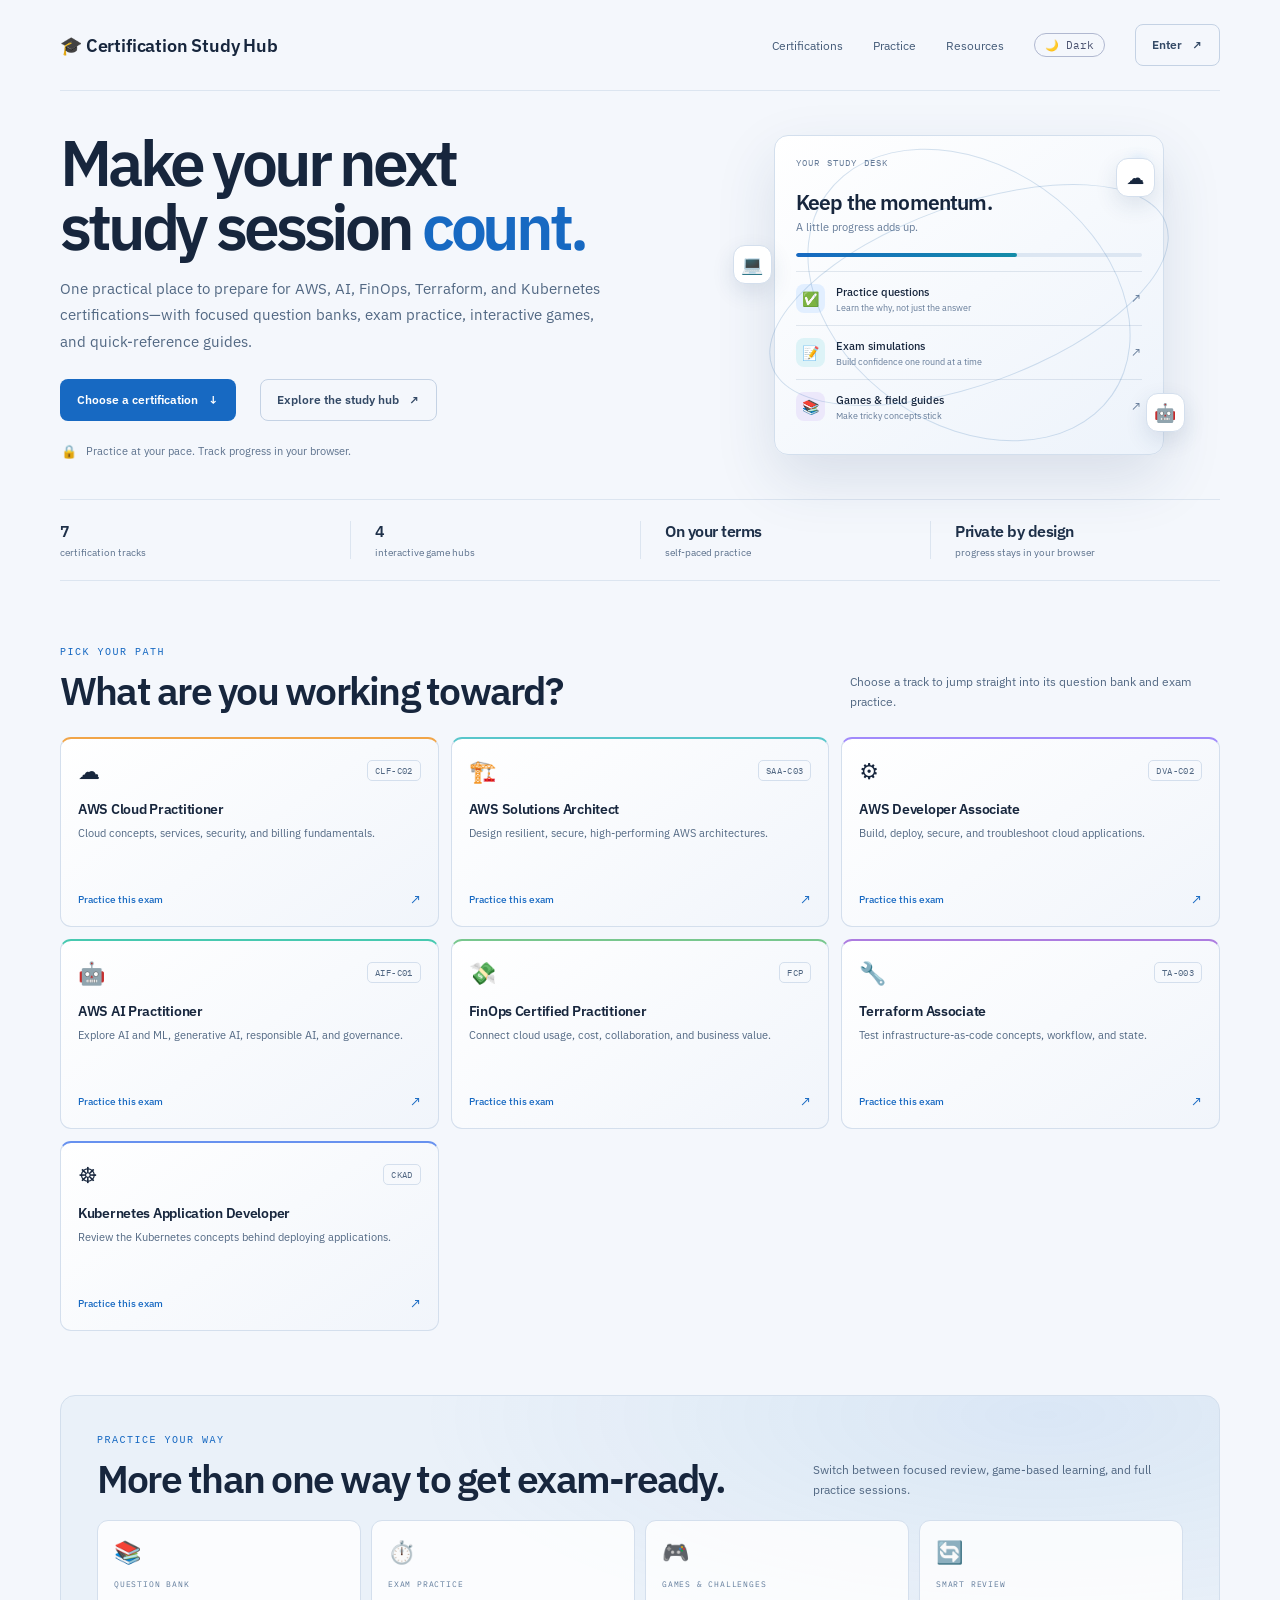
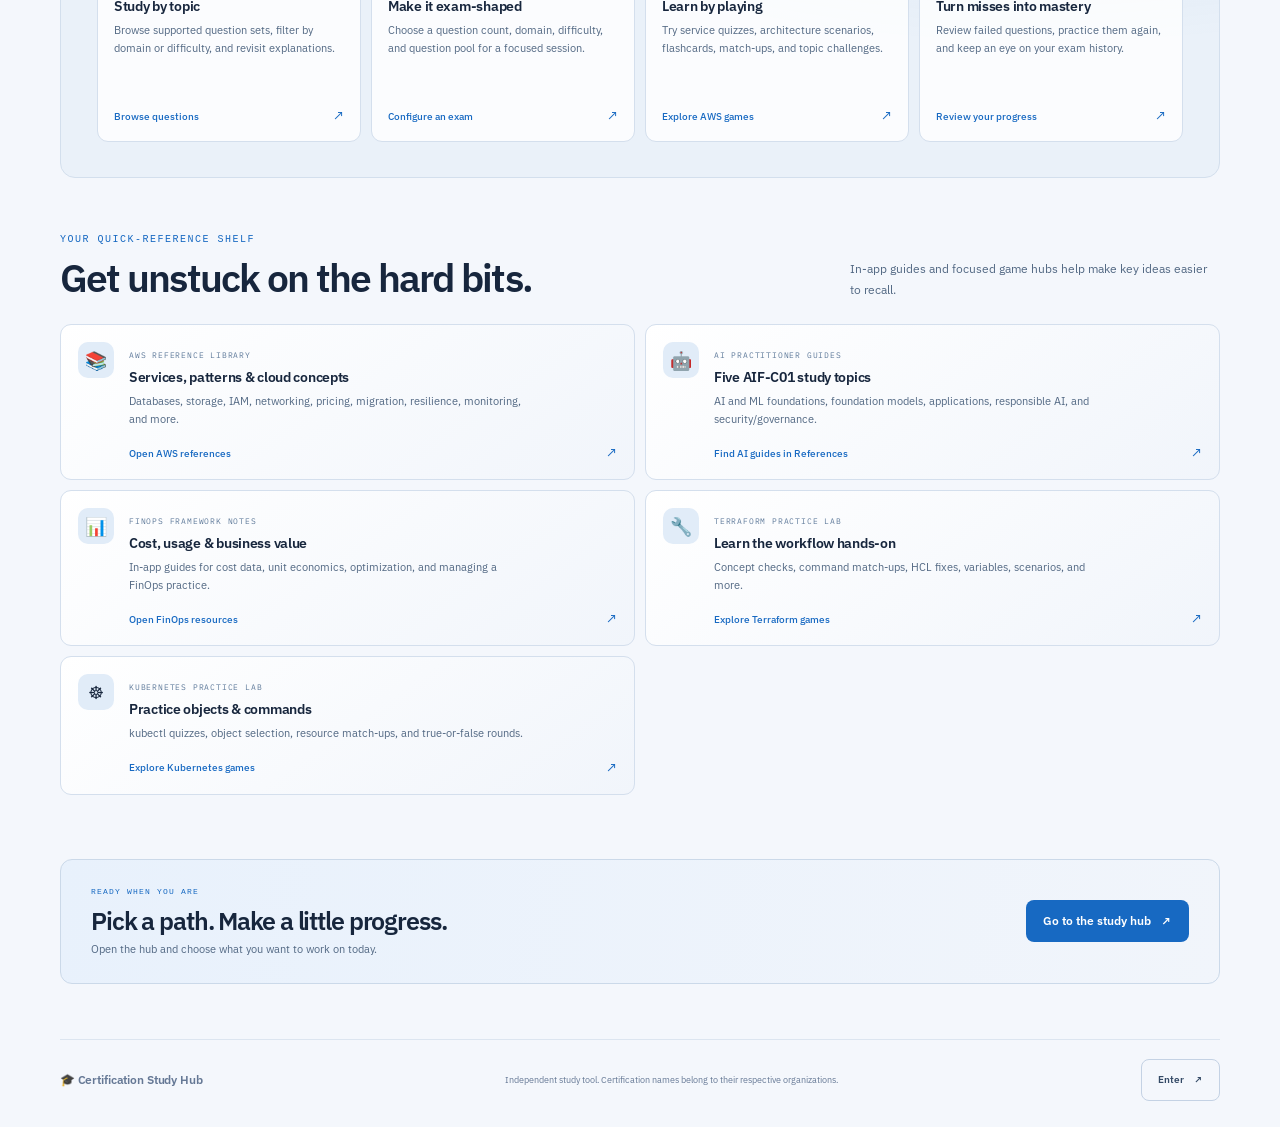
==== commit ec093985: "ui fix" ====
--- a/index.html
+++ b/index.html
@@ -12,7 +12,7 @@
 <body class="landing-page">
   <header class="landing-nav">
     <a class="landing-brand" href="index.html" aria-label="Certification Study Hub home">
-      <span class="landing-brand-mark">✳</span>
+      <span class="landing-brand-mark">🎓</span>
       <span>Certification <span>Study Hub</span></span>
     </a>
     <nav class="landing-nav-links" aria-label="Main navigation">
@@ -27,7 +27,6 @@
   <main>
     <section class="landing-hero">
       <div class="landing-hero-copy">
-        <div class="landing-eyebrow"><span></span> YOUR NEXT CERTIFICATION STARTS HERE</div>
         <h1>Make your next<br>study session <em>count.</em></h1>
         <p class="landing-lede">One practical place to prepare for AWS, AI, FinOps, Terraform, and Kubernetes certifications—with focused question banks, exam practice, interactive games, and quick-reference guides.</p>
         <div class="landing-hero-actions">
@@ -35,7 +34,7 @@
           <a class="landing-button landing-button-secondary" href="study-hub.html?exam=game">Explore the study hub <span aria-hidden="true">↗</span></a>
         </div>
         <div class="landing-proof">
-          <span class="landing-proof-icon">✓</span>
+          <span class="landing-proof-icon">🔒</span>
           <span>Practice at your pace. Track progress in your browser.</span>
         </div>
       </div>
@@ -43,25 +42,25 @@
         <div class="landing-orbit landing-orbit-one"></div>
         <div class="landing-orbit landing-orbit-two"></div>
         <div class="landing-float landing-float-cloud">☁️</div>
-        <div class="landing-float landing-float-code">⌘</div>
-        <div class="landing-float landing-float-ai">✳</div>
+        <div class="landing-float landing-float-code">💻</div>
+        <div class="landing-float landing-float-ai">🤖</div>
         <div class="landing-preview">
           <div class="landing-preview-top"><span>YOUR STUDY DESK</span><span class="landing-live-dot"></span></div>
           <div class="landing-preview-title">Keep the momentum.</div>
           <div class="landing-preview-subtitle">A little progress adds up.</div>
           <div class="landing-preview-progress"><span></span></div>
           <div class="landing-preview-row">
-            <span class="landing-preview-icon landing-preview-icon-green">✓</span>
+            <span class="landing-preview-icon landing-preview-icon-green">✅</span>
             <span><strong>Practice questions</strong><small>Learn the why, not just the answer</small></span>
             <span class="landing-preview-arrow">↗</span>
           </div>
           <div class="landing-preview-row">
-            <span class="landing-preview-icon landing-preview-icon-blue">▤</span>
+            <span class="landing-preview-icon landing-preview-icon-blue">📝</span>
             <span><strong>Exam simulations</strong><small>Build confidence one round at a time</small></span>
             <span class="landing-preview-arrow">↗</span>
           </div>
           <div class="landing-preview-row">
-            <span class="landing-preview-icon landing-preview-icon-orange">✳</span>
+            <span class="landing-preview-icon landing-preview-icon-orange">📚</span>
             <span><strong>Games &amp; field guides</strong><small>Make tricky concepts stick</small></span>
             <span class="landing-preview-arrow">↗</span>
           </div>
@@ -127,19 +126,19 @@
       </div>
       <div class="landing-practice-grid">
         <a href="study-hub.html?exam=all&screen=bank" class="landing-practice-card">
-          <span class="landing-practice-icon">▦</span><span class="landing-practice-kicker">QUESTION BANK</span>
+          <span class="landing-practice-icon">📚</span><span class="landing-practice-kicker">QUESTION BANK</span>
           <h3>Study by topic</h3><p>Browse supported question sets, filter by domain or difficulty, and revisit explanations.</p><span class="landing-card-link">Browse questions <b>↗</b></span>
         </a>
         <a href="study-hub.html?exam=ccp&screen=exam-config" class="landing-practice-card">
-          <span class="landing-practice-icon">◷</span><span class="landing-practice-kicker">EXAM PRACTICE</span>
+          <span class="landing-practice-icon">⏱️</span><span class="landing-practice-kicker">EXAM PRACTICE</span>
           <h3>Make it exam-shaped</h3><p>Choose a question count, domain, difficulty, and question pool for a focused session.</p><span class="landing-card-link">Configure an exam <b>↗</b></span>
         </a>
         <a href="study-hub.html?exam=game" class="landing-practice-card">
-          <span class="landing-practice-icon">✳</span><span class="landing-practice-kicker">GAMES &amp; CHALLENGES</span>
+          <span class="landing-practice-icon">🎮</span><span class="landing-practice-kicker">GAMES &amp; CHALLENGES</span>
           <h3>Learn by playing</h3><p>Try service quizzes, architecture scenarios, flashcards, match-ups, and topic challenges.</p><span class="landing-card-link">Explore AWS games <b>↗</b></span>
         </a>
         <a href="study-hub.html?exam=all&screen=failed" class="landing-practice-card">
-          <span class="landing-practice-icon">↺</span><span class="landing-practice-kicker">SMART REVIEW</span>
+          <span class="landing-practice-icon">🔄</span><span class="landing-practice-kicker">SMART REVIEW</span>
           <h3>Turn misses into mastery</h3><p>Review failed questions, practice them again, and keep an eye on your exam history.</p><span class="landing-card-link">Review your progress <b>↗</b></span>
         </a>
       </div>
@@ -176,9 +175,9 @@
   </main>
 
   <footer class="landing-footer">
-    <a class="landing-brand" href="index.html"><span class="landing-brand-mark">✳</span><span>Certification <span>Study Hub</span></span></a>
+    <a class="landing-brand" href="index.html"><span class="landing-brand-mark">🎓</span><span>Certification <span>Study Hub</span></span></a>
     <span>Independent study tool. Certification names belong to their respective organizations.</span>
-    <a class="landing-button landing-button-secondary" href="study-hub.html?exam=game">Enter app <span aria-hidden="true">↗</span></a>
+    <a class="landing-button landing-button-secondary" href="study-hub.html?exam=game">Enter <span aria-hidden="true">↗</span></a>
   </footer>
   <script>
     const landingThemeButton = document.getElementById('landing-theme-toggle');
--- a/css/landing.css
+++ b/css/landing.css
@@ -72,9 +72,9 @@
   border-bottom:1px solid rgba(155,190,235,.14);
 }
 
-.landing-brand { display:inline-flex;align-items:center;gap:10px;font-size:15px;font-weight:600;letter-spacing:-.02em;white-space:nowrap; }
-.landing-brand>span:last-child>span { color:#9fb3d0;font-weight:400; }
-.landing-brand-mark { display:grid;place-items:center;width:30px;height:30px;border-radius:9px;background:var(--landing-blue);color:#0b1b32;font-size:19px; }
+.landing-brand { display:inline-flex;align-items:center;gap:.22em;font-size:18px;font-weight:600;letter-spacing:-.01em;white-space:nowrap; }
+.landing-brand>span:last-child>span { color:inherit;font-weight:inherit; }
+.landing-brand-mark { display:inline;flex:none;width:auto;height:auto;border-radius:0;background:transparent;color:inherit;font-size:inherit;line-height:inherit; }
 .landing-nav-links { display:flex;align-items:center;gap:30px;font-size:12px;color:#b1c3de; }
 .landing-nav-links>a:not(.landing-nav-cta):hover,.landing-text-link:hover,.landing-footer>a:last-child:hover { color:var(--landing-blue); }
 .landing-hero {
@@ -82,20 +82,20 @@
   grid-template-columns:1.1fr .9fr;
   align-items:center;
   gap:44px;
-  min-height:470px;
-  padding:48px 0;
+  min-height:400px;
+  padding:24px 0;
 }
 
 .landing-eyebrow { display:flex;align-items:center;gap:9px;color:var(--landing-blue);font-family:'IBM Plex Mono',monospace;font-size:10px;font-weight:500;letter-spacing:.15em; }
 .landing-eyebrow>span { width:7px;height:7px;border-radius:50%;background:var(--landing-blue);box-shadow:0 0 14px rgba(114,183,255,.7); }
-.landing-hero h1 { margin-top:18px;font-size:clamp(46px,5vw,68px);line-height:1;letter-spacing:-.065em;font-weight:600; }
+.landing-hero h1 { margin-top:0;font-size:clamp(46px,5vw,68px);line-height:1;letter-spacing:-.065em;font-weight:600; }
 .landing-hero h1 em { color:var(--landing-blue);font-style:normal; }
 .landing-lede { max-width:550px;margin-top:18px;color:#aabbd3;font-size:15px;line-height:1.75; }
 .landing-hero-actions { display:flex;align-items:center;gap:24px;flex-wrap:wrap;margin-top:24px; }
 .landing-button-primary { background:var(--landing-blue);color:#0b1b32!important; }
 .landing-button-primary:hover { background:#9bceff; }
 .landing-proof { display:flex;align-items:center;gap:9px;margin-top:22px;color:#97abc8;font-size:11px; }
-.landing-proof-icon { display:grid;place-items:center;width:17px;height:17px;border:1px solid #5278a5;border-radius:50%;color:var(--landing-blue);font-size:10px; }
+.landing-proof-icon { display:grid;place-items:center;width:17px;height:17px;font-size:13px; }
 
 .landing-hero-art { position:relative;display:grid;place-items:center;min-height:360px;isolation:isolate; }
 .landing-hero-art:before { content:"";position:absolute;inset:8% 9%;z-index:-2;border-radius:50%;background:radial-gradient(ellipse,rgba(72,139,220,.2),rgba(72,139,220,0) 68%); }
@@ -120,7 +120,7 @@
 .landing-preview-arrow { color:#9bb2d3;font-size:13px; }
 .landing-float { position:absolute;display:grid;place-items:center;width:39px;height:39px;border:1px solid rgba(175,207,247,.2);border-radius:12px;background:#182944;box-shadow:0 10px 24px rgba(0,0,0,.25);font-size:18px; }
 .landing-float-cloud { top:12%;right:13%; }
-.landing-float-code { top:36%;left:3%;color:#8fe0ed;font-family:'IBM Plex Mono',monospace; }
+.landing-float-code { top:36%;left:3%; }
 .landing-float-ai { right:7%;bottom:12%;color:var(--landing-blue); }
 
 .landing-stat-strip { display:grid;grid-template-columns:repeat(4,1fr);border-block:1px solid rgba(155,190,235,.14);padding:21px 0;margin-bottom:56px; }
@@ -152,7 +152,7 @@
 .landing-practice-band .landing-section-heading { margin-bottom:20px; }
 .landing-practice-grid { display:grid;grid-template-columns:repeat(4,1fr);gap:10px; }
 .landing-practice-card { display:flex;flex-direction:column;min-height:222px;padding:16px;background:rgba(13,25,43,.78); }
-.landing-practice-icon { color:var(--landing-blue);font-size:21px; }
+.landing-practice-icon { font-size:22px; }
 .landing-practice-kicker { margin-top:13px;color:#9ab4d9;font-family:'IBM Plex Mono',monospace;font-size:8px;letter-spacing:.1em; }
 .landing-practice-card h3 { margin-top:8px; }
 .landing-practice-card p { margin-bottom:6px; }
@@ -170,7 +170,6 @@
 .landing-final-cta .landing-eyebrow { font-size:8px; }
 .landing-footer { display:flex;justify-content:space-between;align-items:center;gap:20px;padding:19px 0 26px;border-top:1px solid rgba(155,190,235,.14);color:#8fa3c1;font-size:9px; }
 .landing-footer .landing-brand { font-size:12px; }
-.landing-footer .landing-brand-mark { width:24px;height:24px;border-radius:7px;font-size:15px; }
 .landing-footer>a:last-child { color:#c4d4ec;font-size:10px; }
 
 body.landing-page.light {
@@ -189,8 +188,6 @@
 }
 
 .landing-page.light .landing-nav { border-color:#dce5f0; }
-.landing-page.light .landing-brand>span:last-child>span { color:#657895; }
-.landing-page.light .landing-brand-mark { color:#fff; }
 .landing-page.light .landing-nav-links { color:#435a77; }
 .landing-page.light .landing-eyebrow>span { box-shadow:0 0 12px rgba(23,105,194,.28); }
 .landing-page.light .landing-lede,.landing-page.light .landing-section-heading>p { color:#526883; }
@@ -198,7 +195,6 @@
 .landing-page.light .landing-button-primary:hover { background:#0d56a4; }
 .landing-page.light .landing-button-secondary { color:#344a66; }
 .landing-page.light .landing-proof { color:#5c718c; }
-.landing-page.light .landing-proof-icon { border-color:#7691b2; }
 .landing-page.light .landing-hero-art:before { background:radial-gradient(ellipse,rgba(50,126,207,.13),rgba(50,126,207,0) 68%); }
 .landing-page.light .landing-orbit { border-color:rgba(41,105,171,.2); }
 .landing-page.light .landing-preview { border-color:#d3dfed;background:linear-gradient(145deg,#fff,#edf3fb);box-shadow:0 24px 60px rgba(30,65,105,.13); }
@@ -239,8 +235,7 @@
 @media(max-width:640px) {
   .landing-nav,.landing-hero,.landing-section,.landing-practice-band,.landing-final-cta,.landing-footer,.landing-stat-strip { width:calc(100% - 32px); }
   .landing-nav { padding:17px 0; }
-  .landing-brand { font-size:12px; }
-  .landing-brand-mark { width:26px;height:26px; }
+  .landing-brand { font-size:16px; }
   .landing-nav-links { gap:8px; }
   .landing-nav-links>a:not(.landing-nav-cta) { display:none; }
   .landing-hero { grid-template-columns:1fr;gap:16px;padding:40px 0 30px; }
